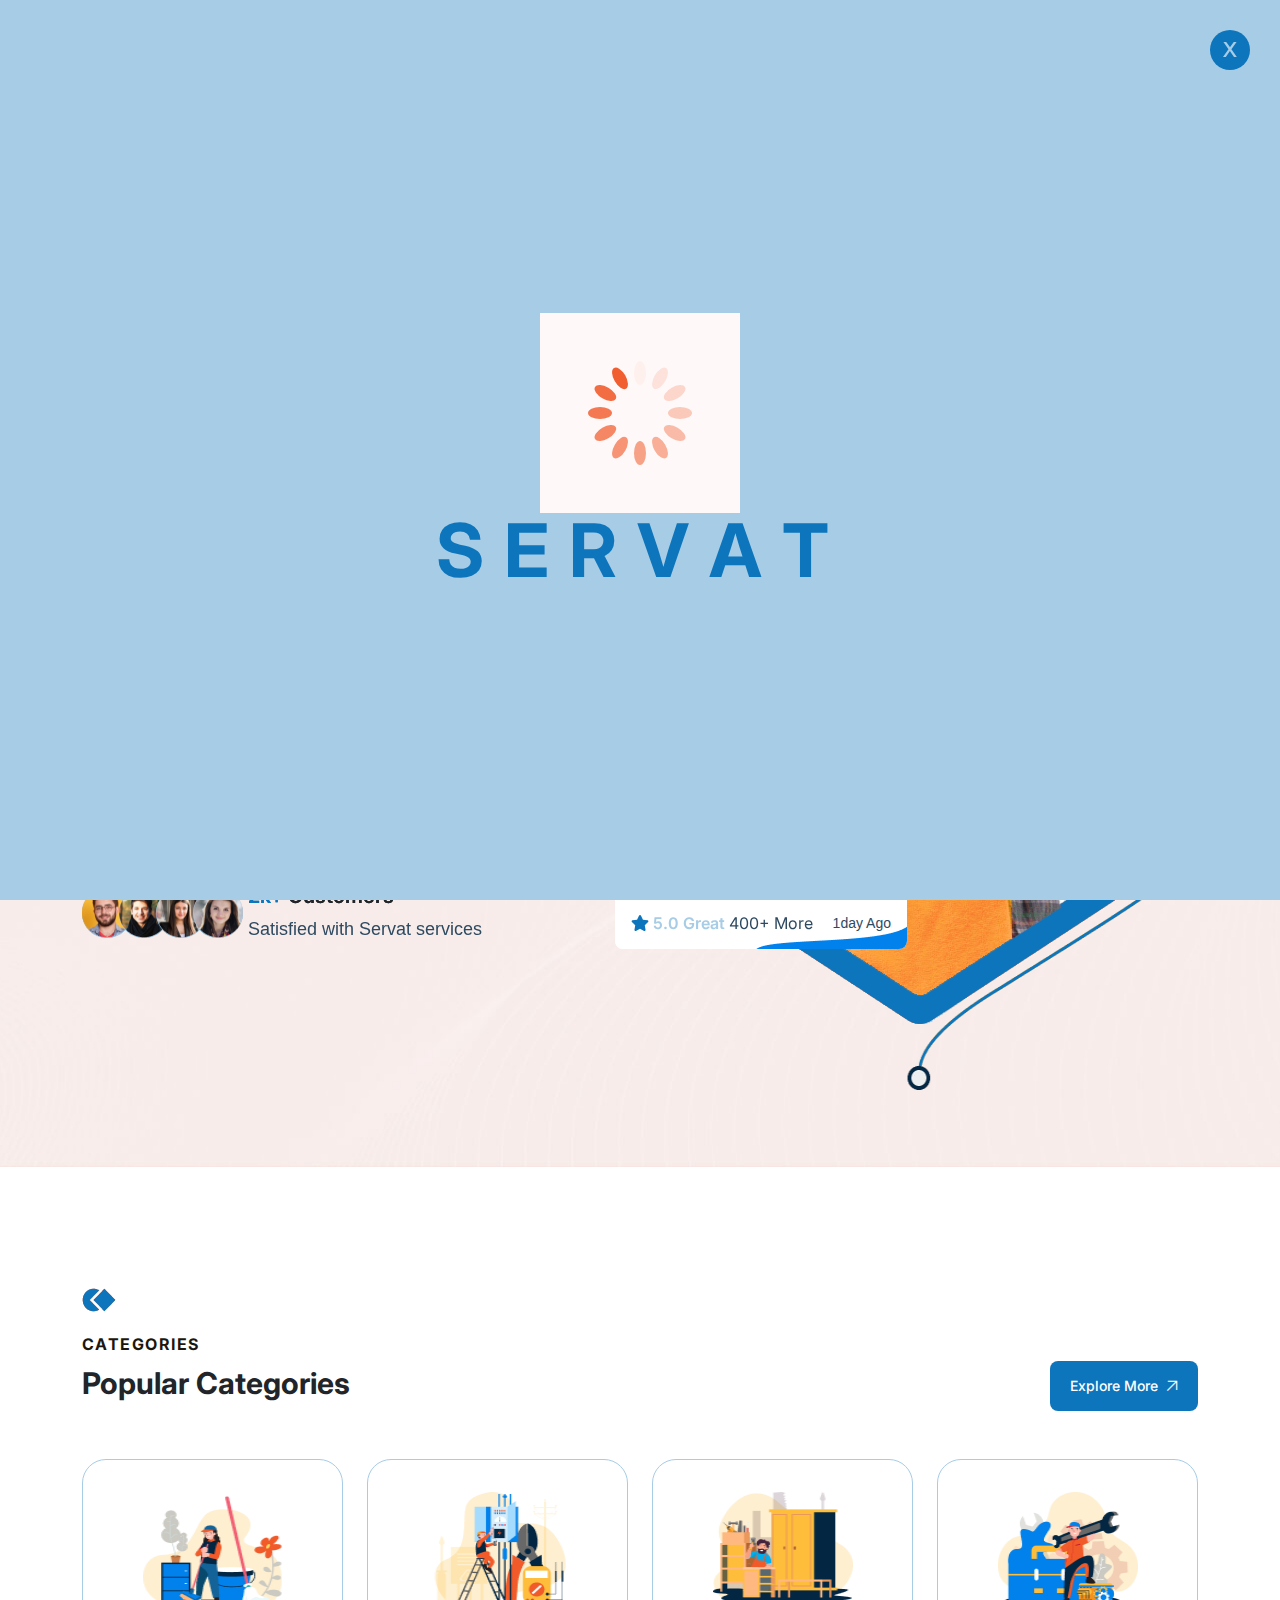
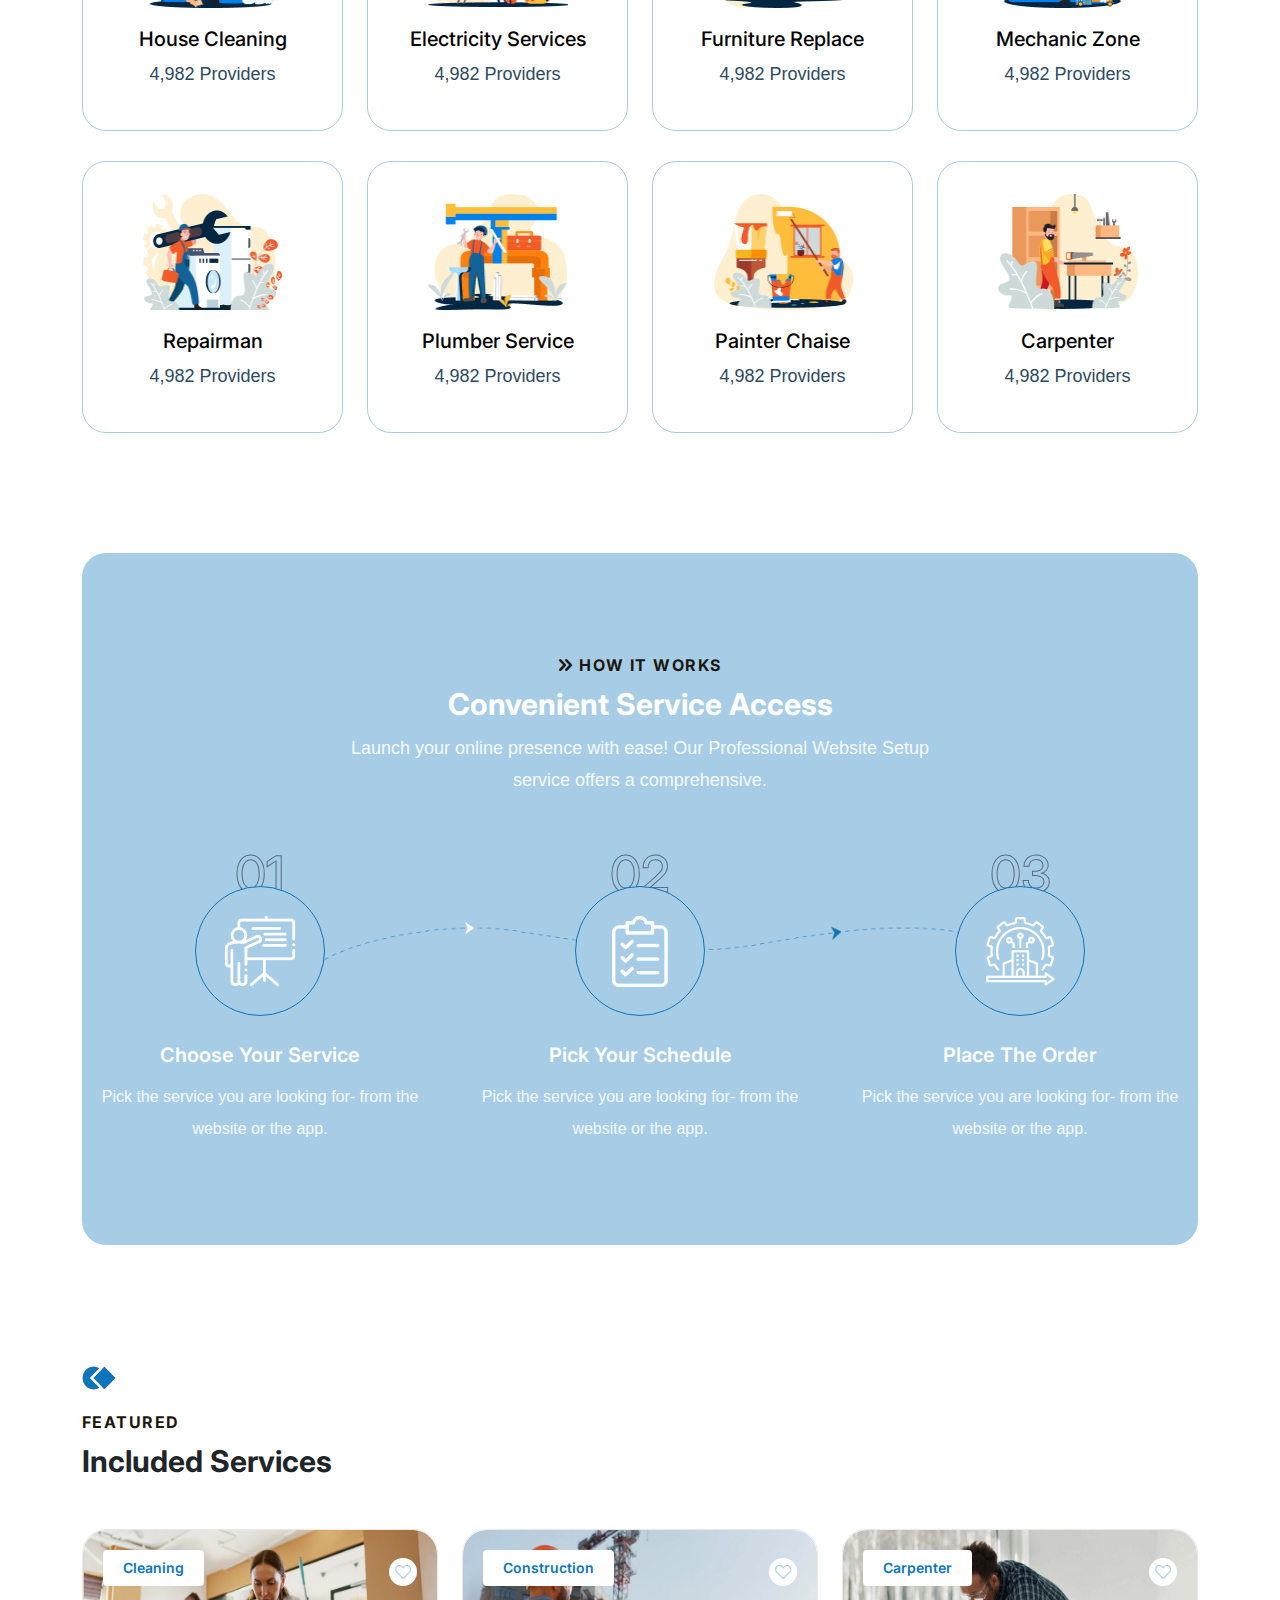
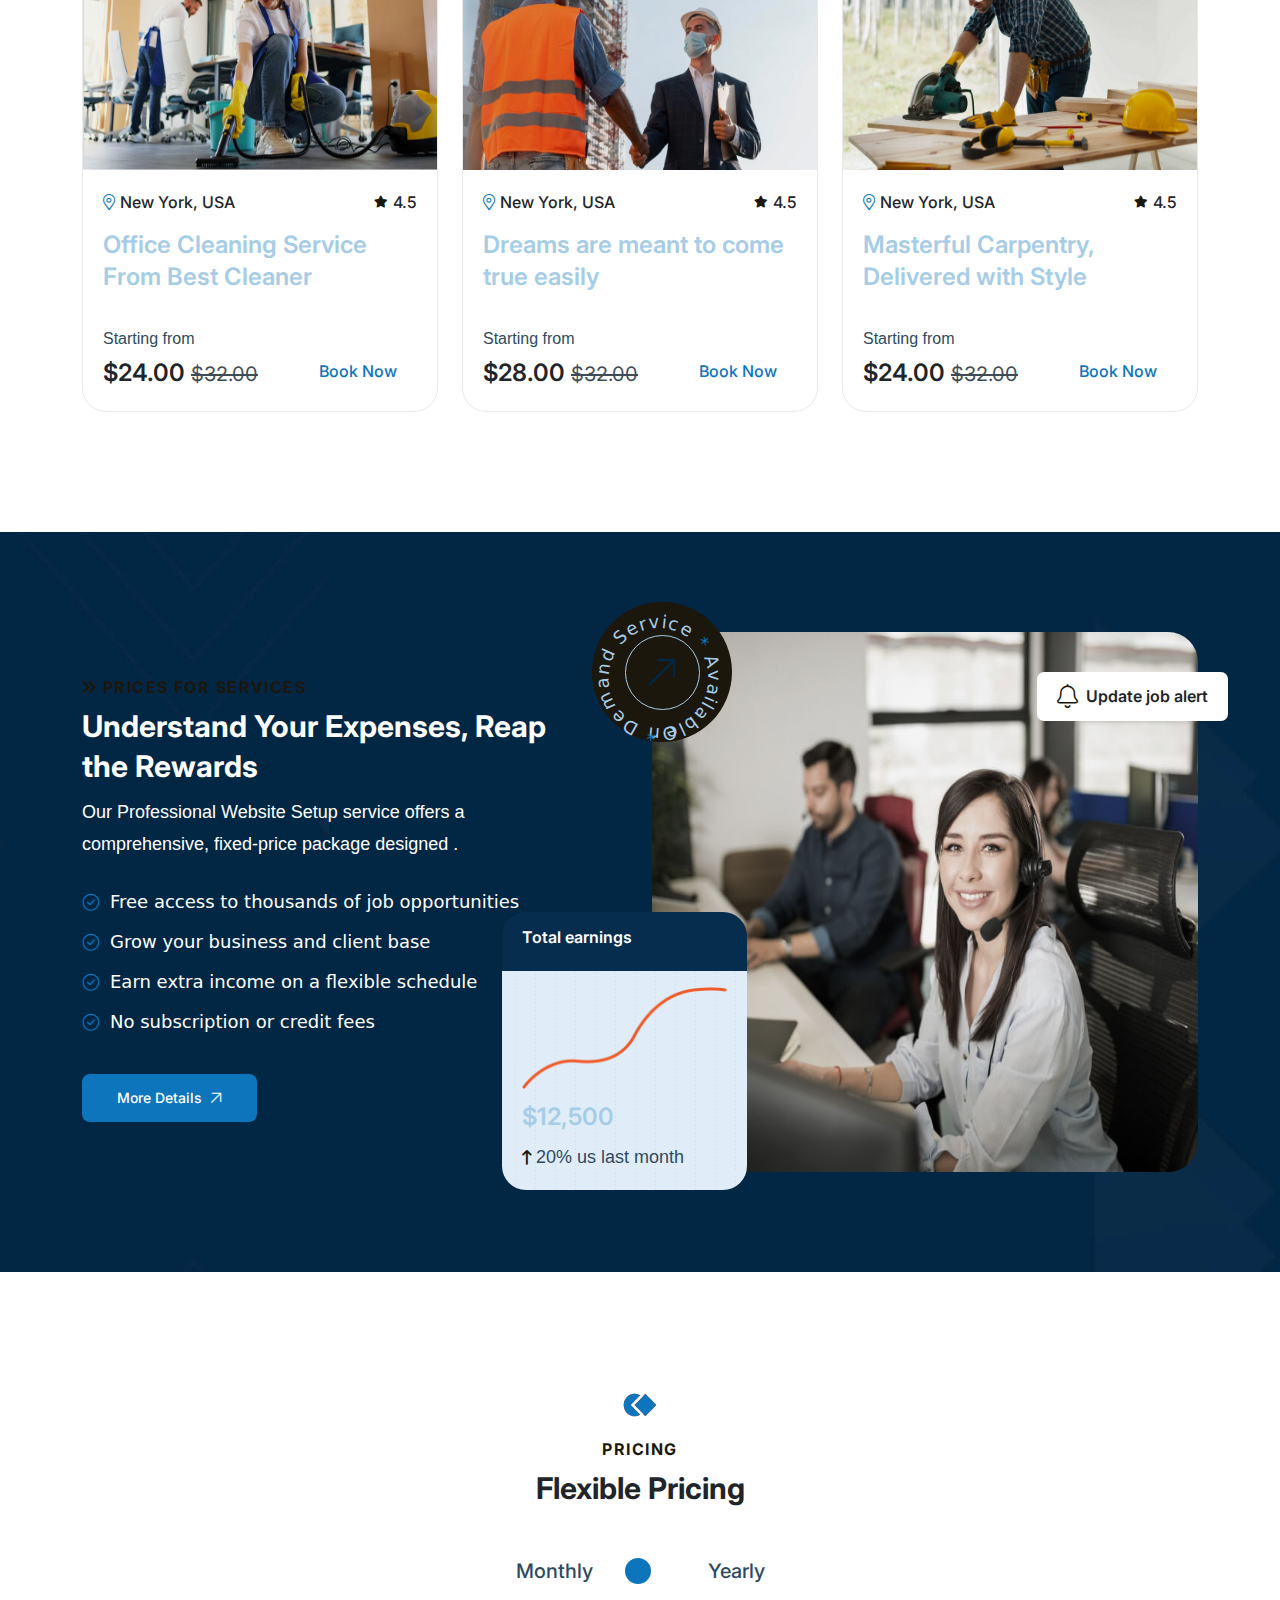
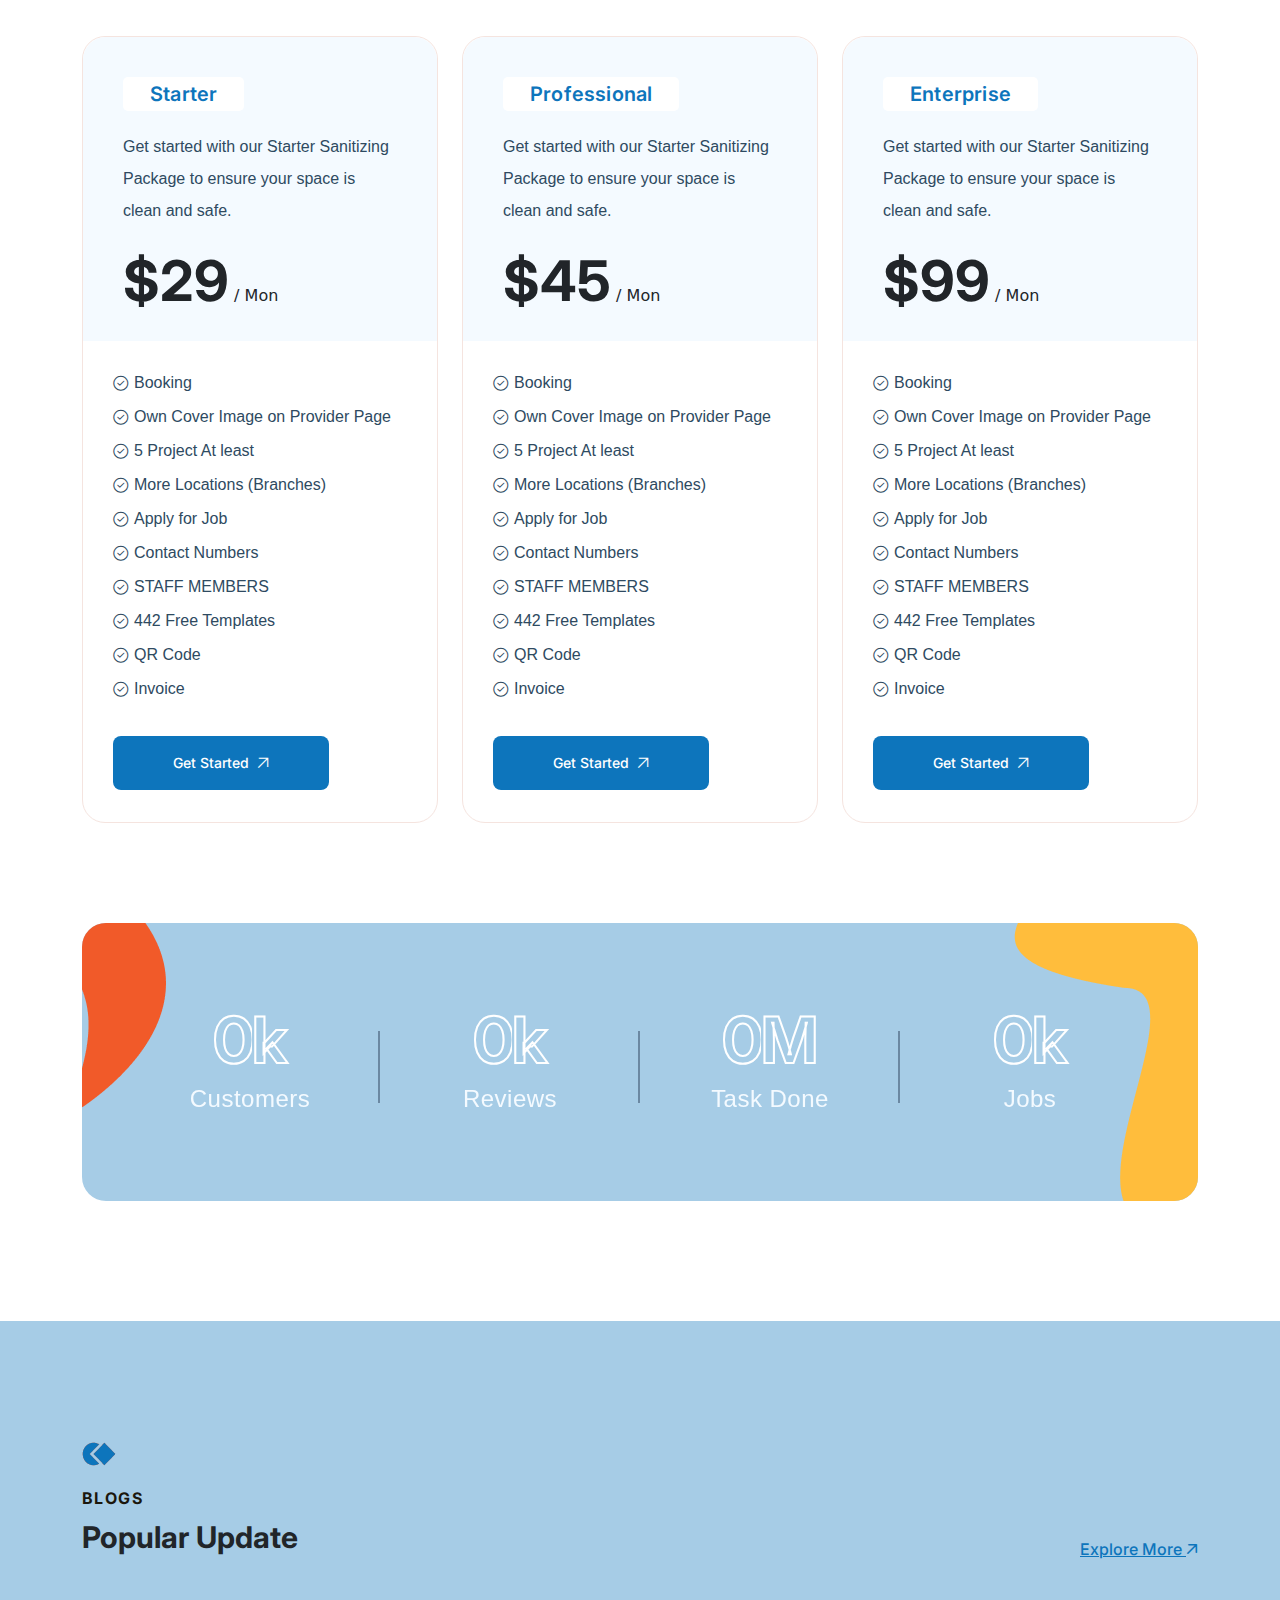
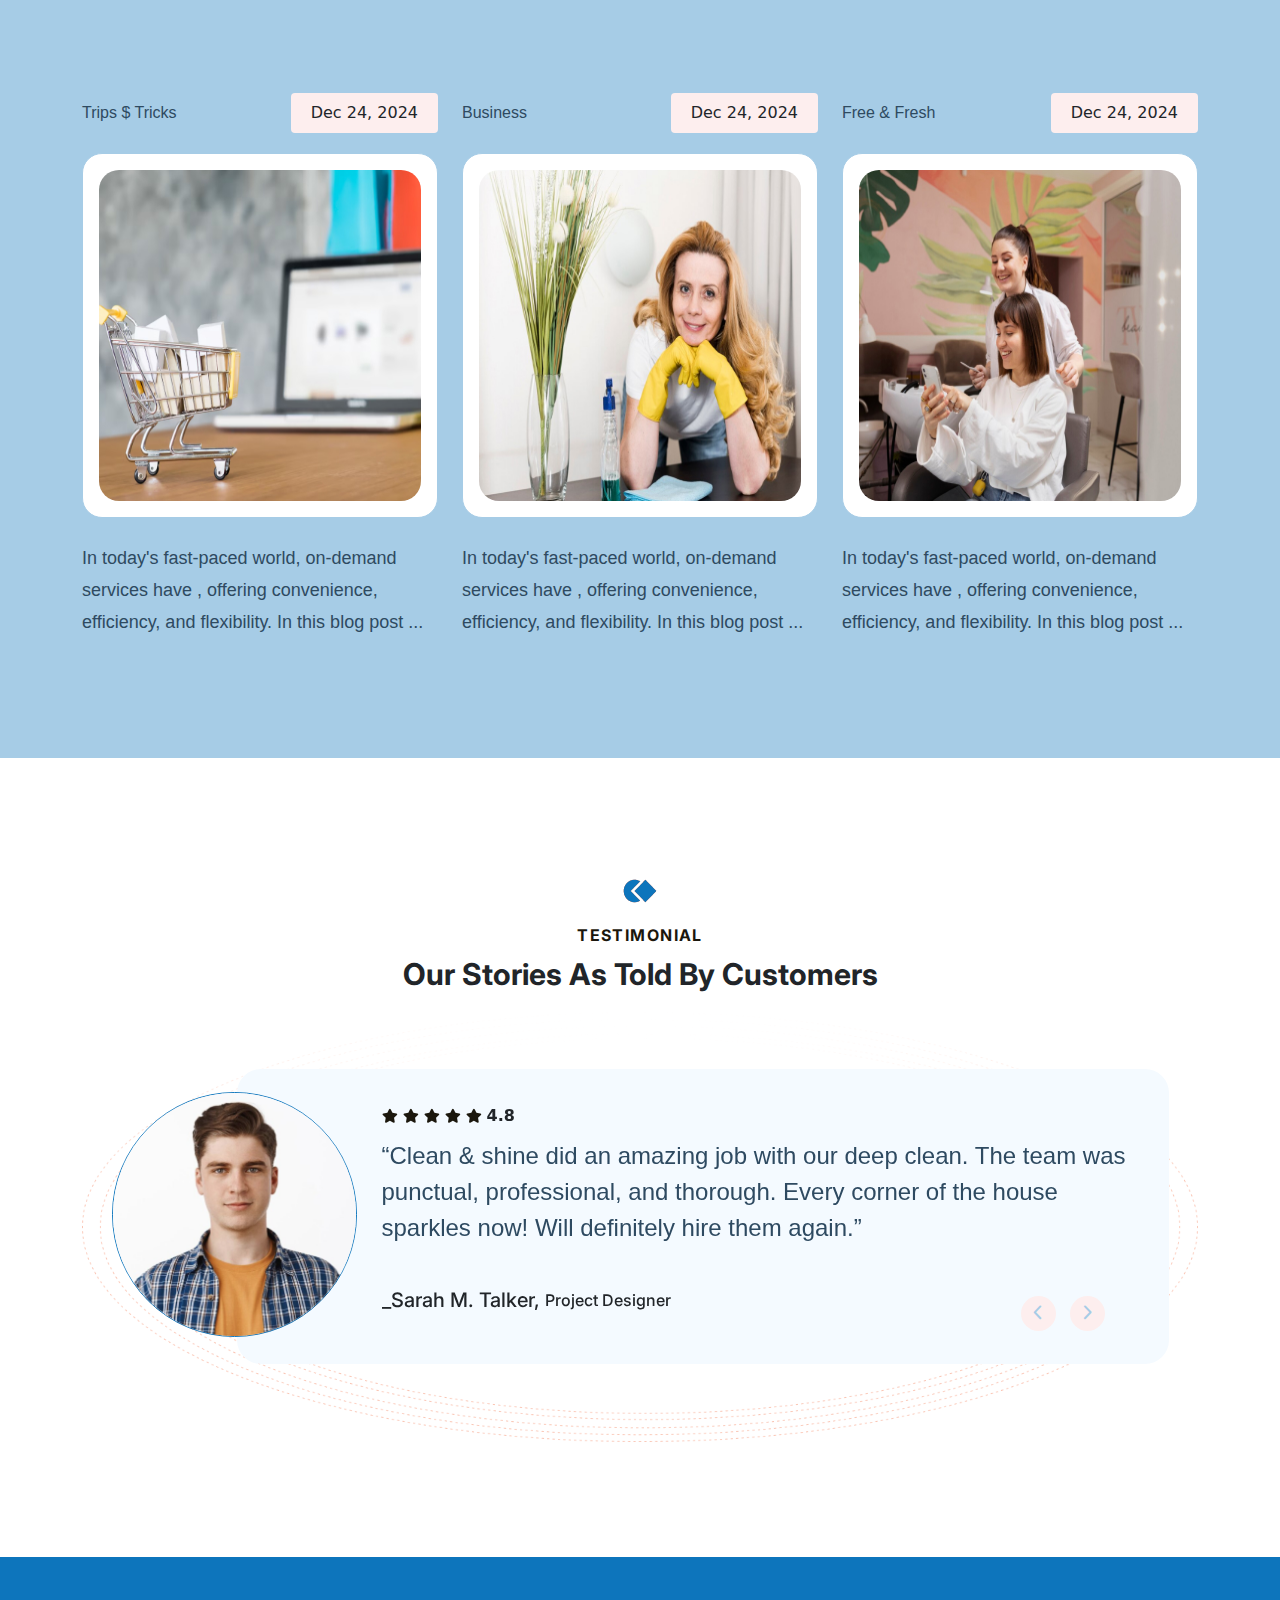
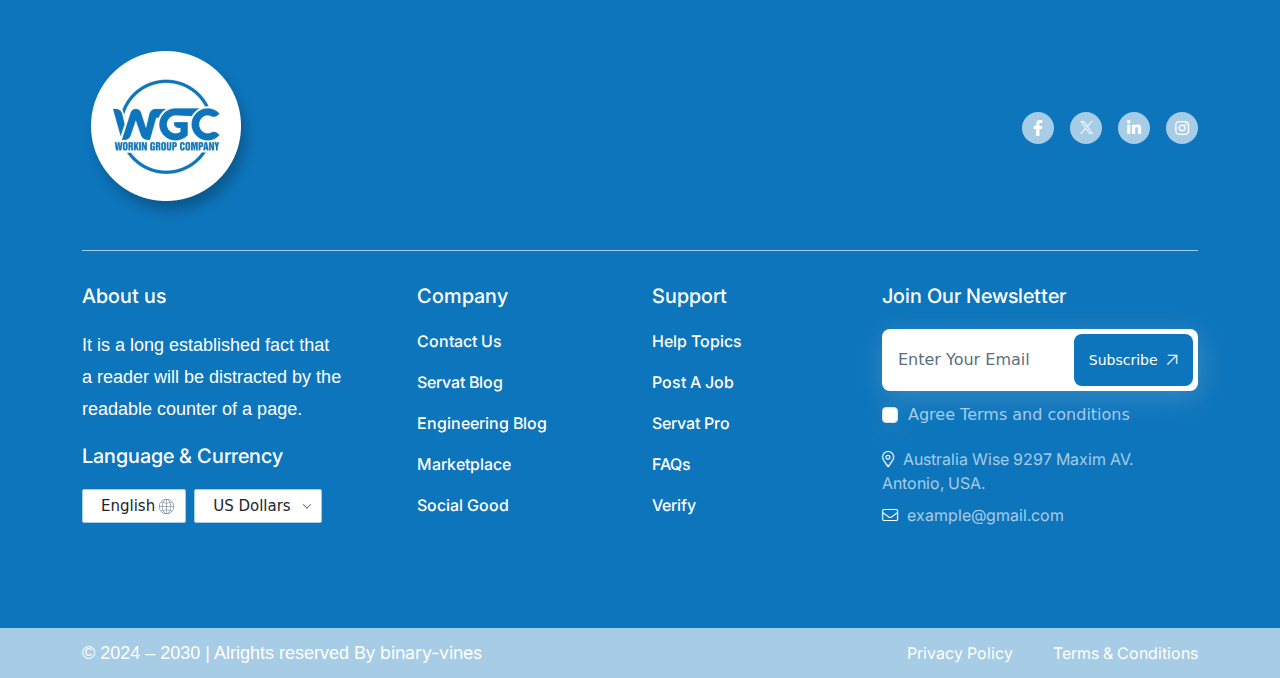
==== index.html @ 7149c262 "First commit" ====
<!DOCTYPE html>
<html lang="en">

<!-- Mirrored from template.binaryvines.com/servat/ by HTTrack Website Copier/3.x [XR&CO'2014], Sat, 05 Oct 2024 06:50:09 GMT -->
<!-- Added by HTTrack --><meta http-equiv="content-type" content="text/html;charset=utf-8" /><!-- /Added by HTTrack -->
<head>
<meta charset="utf-8">
<title>Servat - Responsive HTML Template</title>

<!-- Stylesheets -->
<link href="assets/css/style.css" rel="stylesheet">

<link rel="shortcut icon" href="assets/images/favicon.png" type="image/x-icon">
<link rel="icon" href="assets/images/favicon.png" type="image/x-icon">

<meta http-equiv="X-UA-Compatible" content="IE=edge">
<meta name="viewport" content="width=device-width, initial-scale=1.0">

</head>

<body>

    <div class="page-wrapper">

        <!-- preloader -->
        <div class="loader-wrap">
            <div class="preloader">
                <div class="preloader-close">x</div>
                <div id="handle-preloader" class="handle-preloader">
                    <div class="animation-preloader">
                        <div class="loader-image">
                            <img src="assets/images/loader.gif" alt="loader">
                        </div>
                        <div class="txt-loading">
                            <span data-text-preloader="s" class="letters-loading">
                            s
                            </span>
                            <span data-text-preloader="e" class="letters-loading">
                            e
                            </span>
                            <span data-text-preloader="r" class="letters-loading">
                            r
                            </span>
                            <span data-text-preloader="v" class="letters-loading">
                            v
                            </span>
                            <span data-text-preloader="a" class="letters-loading">
                            a
                             </span>
                            <span data-text-preloader="t" class="letters-loading">
                            t
                            </span>
                        </div>
                    </div>  
                </div>
            </div>
        </div>
        <!-- preloader end --> 

        <!-- header -->
        <header class="main-header header-style-one">

            <!-- Header Lower -->
            <div class="header-lower">
                <div class="container">
                    <div class="inner-container d-flex align-items-center justify-content-between">        
                        <div class="header-left-column">
                            <div class="logo-box">
                                <div class="logo"><a href="index-2.html"><img src="assets/images/logo.png" alt="logo"></a></div>
                            </div>
                        </div>
                        <div class="header-center-column">
                            <div class="nav-outer">
                                <div class="mobile-nav-toggler"><img src="assets/images/icons/icon-bar.png" alt="icon"></div>
                                <nav class="main-menu navbar-expand-md navbar-light">
                                    <div class="collapse navbar-collapse show clearfix" id="navbarSupportedContent">
                                        <ul class="navigation">
                                            <li class="dropdown"><a href="javascript:void(0);" class="active">Home</a>
                                                <ul>
                                                    <li><a href="index-2.html" class="active">Home 01</a></li>
                                                    <li><a href="index-3.html">Home 02</a></li>
                                                    <li><a href="index-4.html">Home 03</a></li>
                                                    <li><a href="index-5.html">Home 04</a></li>
                                                </ul>
                                            </li>
                                            <li><a href="about.html">About Us</a></li>   
                                            <li class="dropdown"><a href="javascript:void(0);">Service</a>
                                                <ul>
                                                    <li><a href="service.html">Service</a></li>
                                                    <li><a href="service-details.html">Service Details</a></li>
                                                </ul>
                                            </li>
                                            <li class="dropdown"><a href="javascript:void(0);">Workers</a>
                                                <ul>
                                                    <li><a href="workers.html">Workers</a></li>
                                                    <li><a href="workers-profile.html">Workers Profile</a></li>
                                                    <li><a href="error.html">404</a></li>
                                                </ul>
                                            </li>       
                                                                                                          
                                            <li class="dropdown"><a href="javascript:void(0);">Blog</a>
                                                <ul>
                                                    <li><a href="blog.html">Blog</a></li>
                                                    <li><a href="blog-details.html">Blog Details</a></li>
                                                </ul>
                                            </li>
                                            <li><a href="contact.html">Contact</a></li>
                                        </ul>
                                    </div>
                                </nav>
                            </div>
                        </div>
                        <div class="header-right-column d-flex  align-items-center">
                            <div class="header-right-contact">
                                <a href="tel:+48615579822"><i class="icon-call-2"></i> +48 615 579 822</a>
                            </div>
                            <div class="header-right-btn-area">
                                <a href="#0" class="btn-1">Sign In</a>                  
                                <a href="#0" class="btn-1">Sign Up</a>                  
                            </div>
                        </div>
                    </div>
                </div>
            </div>
            <!-- Header Lower -->

            <!-- sticky header -->
            <div class="sticky-header">
                <div class="header-upper">
                    <div class="container">
                        <div class="inner-container d-flex align-items-center justify-content-between">
                            <div class="left-column d-flex align-items-center">
                                <div class="logo-box">
                                    <div class="logo"><a href="index-2.html"><img src="assets/images/logo.png" alt="logo"></a></div>
                                </div>
                            </div>

                            <div class="nav-outer gap-5 d-flex align-items-center">
                                <div class="mobile-nav-toggler"><img src="assets/images/icons/icon-bar.png" alt="icon"></div>
                                <nav class="main-menu navbar-expand-md navbar-light"></nav>
                            </div>
                            
                            <div class="header-right-column d-flex align-items-center">
                                <div class="header-right-contact">
                                    <a href="tel:+48615579822"><i class="icon-call-2"></i> +48 615 579 822</a>
                                </div>
                                <div class="header-right-btn-area">
                                    <a href="#0" class="btn-1">Sign In</a>                  
                                    <a href="#0" class="btn-1">Sign Up</a>                  
                                </div>
                            </div>
                        </div>
                    </div>
                </div>
            </div>
            <!-- sticky header -->

            <!-- mobile menu -->
            <div class="mobile-menu">
                <div class="menu-backdrop"></div>
                <div class="close-btn"><span class="fal fa-times"></span></div>
                
                <nav class="menu-box">
                    <div class="nav-logo"><a href="index-2.html"><img src="assets/images/logo.png" alt="logo"></a></div>
                    <div class="menu-outer"><!--Here Menu Will Come Automatically Via Javascript / Same Menu as in Header--></div>
                    <!--Social Links-->
                    <div class="social-links">
                        <ul class="clearfix">
                            <li><a href="#"><span class="fab fa-twitter"></span></a></li>
                            <li><a href="#"><span class="fab fa-facebook-square"></span></a></li>
                            <li><a href="#"><span class="fab fa-pinterest-p"></span></a></li>
                            <li><a href="#"><span class="fab fa-instagram"></span></a></li>
                            <li><a href="#"><span class="fab fa-youtube"></span></a></li>
                        </ul>
                    </div>
                </nav>
            </div>

        </header>
        <!-- header -->


        <!-- banner-section -->
        <section class="banner-section-one banner-section">
            <div class="bg-layer" style="background-image: url(assets/images/banner/banner-1-bg.jpg);"></div>
            <div class="banner-line-shape">
                <img src="assets/images/shape/banner-line-shape.png" alt="shape">
            </div>
            <div class="container">
                <div class="swiper-container banner-slider-1">
                    <div class="swiper-wrapper">
                        
                        <div class="swiper-slide">
                            <div class="row">
                                <div class="col-lg-6">
                                    <div class="banner-content-box">
                                        <div class="banner-content-box-inner">
                                            <h2>Choose Experts to Complete Your <span>Job <img src="assets/images/shape/banner-title-shape.png" alt="shape"></span> Done</h2>
                                            <p>
                                                Explore our marketplace to find top-rated professionals in your area. Compare reviews, check availability, and book services with confidence—all in one place.
                                            </p>
                                            <div class="banner-form">
                                                <div class="banner-location">
                                                    <a href="contact.html"><i class="fa-sharp fa-solid fa-location-dot"></i> New York </a>
                                                </div>
                                                <div class="banner-search">
                                                    <input type="search" placeholder="Find your service here">
                                                    <button type="submit"><i class="fa-light fa-magnifying-glass"></i></button>
                                                </div>
                                            </div>
                                            <div class="customer-box">
                                                <div class="customer-list">
                                                    <ul>
                                                        <li><a href="javascript:void(0);"><img src="assets/images/team/customer-1.png" alt="image"></a></li>
                                                        <li><a href="javascript:void(0);"><img src="assets/images/team/customer-2.png" alt="image"></a></li>
                                                        <li><a href="javascript:void(0);"><img src="assets/images/team/customer-3.png" alt="image"></a></li>
                                                        <li><a href="javascript:void(0);"><img src="assets/images/team/customer-4.png" alt="image"></a></li>
                                                    </ul>
                                                </div>
                                                <div class="customer-content">
                                                    <h6><span>2k+</span> Customers </h6>
                                                    <p>Satisfied with Servat services</p>
                                                </div>
                                            </div>
                                        </div>
                                    </div>
                                </div>
                                <div class="col-lg-6">
                                    <div class="banner-right-conteiner">
                                        <div class="cleaner-image">
                                            <img src="assets/images/resource/cleaner.png" alt="img">
                                        </div>
                                        <div class="banner-right-image">
                                            <img src="assets/images/banner/banner-girl-1.png" alt="girl">  
                                        </div>
                                        <div class="cleaning-review">
                                            <h5>Cleaning Reviews</h5>
                                            <div class="cleaning-review-inner">
                                                <h6><i class="fa-sharp fa-solid fa-star"></i> <span>5.0 Great</span> 400+ More</h6>
                                                <p>1day Ago</p>
                                            </div>
                                            <img src="assets/images/shape/cleaning-shape.png" alt="shape">
                                        </div>
                                    </div>
                                </div>
                            </div>
                        </div>
    
                        <div class="swiper-slide">
                            <div class="row">
                                <div class="col-lg-6">
                                    <div class="banner-content-box">
                                        <div class="banner-content-box-inner">
                                            <h2>Choose Experts to Complete Your <span>Job <img src="assets/images/shape/banner-title-shape.png" alt="shape"></span> Done</h2>
                                            <p>
                                                Explore our marketplace to find top-rated professionals in your area. Compare reviews, check availability, and book services with confidence—all in one place.
                                            </p>
                                            <div class="banner-form">
                                                <div class="banner-location">
                                                    <a href="contact.html"><i class="fa-sharp fa-solid fa-location-dot"></i> New York </a>
                                                </div>
                                                <div class="banner-search">
                                                    <input type="search" placeholder="Find your service here">
                                                    <button type="submit"><i class="fa-light fa-magnifying-glass"></i></button>
                                                </div>
                                            </div>
                                            <div class="customer-box">
                                                <div class="customer-list">
                                                    <ul>
                                                        <li><a href="javascript:void(0);"><img src="assets/images/team/customer-1.png" alt="image"></a></li>
                                                        <li><a href="javascript:void(0);"><img src="assets/images/team/customer-2.png" alt="image"></a></li>
                                                        <li><a href="javascript:void(0);"><img src="assets/images/team/customer-3.png" alt="image"></a></li>
                                                        <li><a href="javascript:void(0);"><img src="assets/images/team/customer-4.png" alt="image"></a></li>
                                                    </ul>
                                                </div>
                                                <div class="customer-content">
                                                    <h6><span>2k+</span> Customers </h6>
                                                    <p>Satisfied with Servat services</p>
                                                </div>
                                            </div>
                                        </div>
                                    </div>
                                </div>
                                <div class="col-lg-6">
                                    <div class="banner-right-conteiner">
                                        <div class="cleaner-image">
                                            <img src="assets/images/resource/cleaner.png" alt="img">
                                        </div>
                                        <div class="banner-right-image">
                                            <img src="assets/images/banner/banner-girl-1.png" alt="girl">  
                                        </div>
                                        <div class="cleaning-review">
                                            <h5>Cleaning Reviews</h5>
                                            <div class="cleaning-review-inner">
                                                <h6><i class="fa-sharp fa-solid fa-star"></i> <span>5.0 Great</span> 400+ More</h6>
                                                <p>1day Ago</p>
                                            </div>
                                            <img src="assets/images/shape/cleaning-shape.png" alt="shape">
                                        </div>
                                    </div>
                                </div>
                            </div>
                        </div>

                    </div>
                </div>
            </div>
        </section>
        <!-- banner-section -->


        <!-- Categories -->
        <section class="categories">
            <div class="container">
                <div class="common-title-container">
                    <div class="common-title mb-0">
                        <img src="assets/images/shape/title-shape-1.png" alt="shape">
                        <h6>CATEGORIES</h6>
                        <h3>Popular Categories</h3>
                    </div>
                    <a href="service.html" class="btn-1">Explore More <i class="icon-arrow-1"></i></a>
                </div>
                <div class="row">
                    <div class="col-lg-3 col-md-6">
                        <div class="categories-single">
                            <div class="categories-single-image">
                                <img src="assets/images/resource/categori-1.png" alt="image">
                            </div>
                            <div class="categories-single-title">
                                <a href="service.html">House Cleaning </a>
                                <p>4,982 Providers</p>
                            </div>
                        </div>
                    </div>
                    <div class="col-lg-3 col-md-6">
                        <div class="categories-single">
                            <div class="categories-single-image">
                                <img src="assets/images/resource/categori-2.png" alt="image">
                            </div>
                            <div class="categories-single-title">
                                <a href="service.html">Electricity Services </a>
                                <p>4,982 Providers</p>
                            </div>
                        </div>
                    </div>
                    <div class="col-lg-3 col-md-6">
                        <div class="categories-single">
                            <div class="categories-single-image">
                                <img src="assets/images/resource/categori-3.png" alt="image">
                            </div>
                            <div class="categories-single-title">
                                <a href="service.html">Furniture Replace </a>
                                <p>4,982 Providers</p>
                            </div>
                        </div>
                    </div>
                    <div class="col-lg-3 col-md-6">
                        <div class="categories-single">
                            <div class="categories-single-image">
                                <img src="assets/images/resource/categori-4.png" alt="image">
                            </div>
                            <div class="categories-single-title">
                                <a href="service.html">Mechanic Zone</a>
                                <p>4,982 Providers</p>
                            </div>
                        </div>
                    </div>
                    <div class="col-lg-3 col-md-6">
                        <div class="categories-single">
                            <div class="categories-single-image">
                                <img src="assets/images/resource/categori-5.png" alt="image">
                            </div>
                            <div class="categories-single-title">
                                <a href="service.html">Repairman </a>
                                <p>4,982 Providers</p>
                            </div>
                        </div>
                    </div>
                    <div class="col-lg-3 col-md-6">
                        <div class="categories-single">
                            <div class="categories-single-image">
                                <img src="assets/images/resource/categori-6.png" alt="image">
                            </div>
                            <div class="categories-single-title">
                                <a href="service.html">Plumber Service</a>
                                <p>4,982 Providers</p>
                            </div>
                        </div>
                    </div>
                    <div class="col-lg-3 col-md-6">
                        <div class="categories-single">
                            <div class="categories-single-image">
                                <img src="assets/images/resource/categori-7.png" alt="image">
                            </div>
                            <div class="categories-single-title">
                                <a href="service.html">Painter Chaise</a>
                                <p>4,982 Providers</p>
                            </div>
                        </div>
                    </div>
                    <div class="col-lg-3 col-md-6">
                        <div class="categories-single">
                            <div class="categories-single-image">
                                <img src="assets/images/resource/categori-8.png" alt="image">
                            </div>
                            <div class="categories-single-title">
                                <a href="service.html">Carpenter</a>
                                <p>4,982 Providers</p>
                            </div>
                        </div>
                    </div>
                </div>
            </div>
        </section>
        <!-- Categories -->


        <!-- services -->
        <section class="services">
            <div class="container">
                <div class="services-container">
                    <div class="common-title text-center">
                        <h6><i class="fa-solid fa-angles-right"></i> HOW IT WORKS</h6>
                        <h3>Convenient Service Access</h3>
                        <p>Launch your online presence with ease! Our Professional Website Setup service offers a comprehensive.</p>
                    </div>
                    <div class="services-one-wrapper">
                        <div class="services-one-wrapper-shape">
                            <img src="assets/images/shape/arrow-line.png" alt="shape">
                        </div>
                        <div class="row">
                            <div class="col-lg-4 col-md-6">
                                <div class="service-single">
                                    <div class="service-number">
                                        <h3>01</h3>
                                    </div>
                                    <div class="service-icon">
                                        <img src="assets/images/icons/service-01.png" alt="icon">
                                    </div>
                                    <div class="service-single-title">
                                        <a href="service-details.html">Choose Your Service</a>
                                        <p>Pick the service you are looking for- from the website or the app.</p>
                                    </div>
                                </div>
                            </div>
                            <div class="col-lg-4 col-md-6">
                                <div class="service-single">
                                    <div class="service-number">
                                        <h3>02</h3>
                                    </div>
                                    <div class="service-icon">
                                        <img src="assets/images/icons/service-02.png" alt="icon">
                                    </div>
                                    <div class="service-single-title">
                                        <a href="service-details.html">Pick Your Schedule</a>
                                        <p>Pick the service you are looking for- from the website or the app.</p>
                                    </div>
                                </div>
                            </div>
                            <div class="col-lg-4 col-md-6">
                                <div class="service-single">
                                    <div class="service-number">
                                        <h3>03</h3>
                                    </div>
                                    <div class="service-icon">
                                        <img src="assets/images/icons/service-03.png" alt="icon">
                                    </div>
                                    <div class="service-single-title">
                                        <a href="service-details.html">Place The Order</a>
                                        <p>Pick the service you are looking for- from the website or the app.</p>
                                    </div>
                                </div>
                            </div>
                        </div>
                    </div>
                </div>
            </div>
        </section>
        <!-- services -->

        <!-- featured -->
        <section class="featured">
            <div class="container">
                <div class="common-title">
                    <img src="assets/images/shape/title-shape-1.png" alt="shape">
                    <h6>FEATURED</h6>
                    <h3>Included Services</h3>
                </div>
                <div class="row">
                    <div class="col-lg-4 col-md-6">
                        <div class="featured-single">
                            <div class="featured-single-image">
                                <img src="assets/images/resource/featured-1.jpg" alt="image">
                            </div>
                            <div class="featured-single-wishlist">
                                <h6>Cleaning</h6>
                                <a href="workers-profile.html"><i class="fa-light fa-heart"></i></a>
                            </div>
                            <div class="featured-single-content">
                                <h6><span><i class="fa-light fa-location-dot"></i> New York, USA</span><span><i class="fa-sharp fa-solid fa-star"></i>4.5</span></h6>
                                <a href="workers-profile.html">Office Cleaning Service From Best Cleaner </a>
                                <div class="featured-single-info">
                                    <div class="featured-single-info-left">
                                        <p>Starting from</p>
                                        <h5>$24.00 <span>$32.00</span></h5>
                                    </div>
                                    <a href="contact.html">Book Now</a>
                                </div>
                            </div>
                        </div>
                    </div>
                    <div class="col-lg-4 col-md-6">
                        <div class="featured-single">
                            <div class="featured-single-image">
                                <img src="assets/images/resource/featured-2.jpg" alt="image">
                            </div>
                            <div class="featured-single-wishlist">
                                <h6>Construction</h6>
                                <a href="workers-profile.html"><i class="fa-light fa-heart"></i></a>
                            </div>
                            <div class="featured-single-content">
                                <h6><span><i class="fa-light fa-location-dot"></i> New York, USA</span><span><i class="fa-sharp fa-solid fa-star"></i>4.5</span></h6>
                                <a href="workers-profile.html">Dreams are meant to come true easily </a>
                                <div class="featured-single-info">
                                    <div class="featured-single-info-left">
                                        <p>Starting from</p>
                                        <h5>$28.00 <span>$32.00</span></h5>
                                    </div>
                                    <a href="contact.html">Book Now</a>
                                </div>
                            </div>
                        </div>
                    </div>
                    <div class="col-lg-4 col-md-6">
                        <div class="featured-single">
                            <div class="featured-single-image">
                                <img src="assets/images/resource/featured-3.jpg" alt="image">
                            </div>
                            <div class="featured-single-wishlist">
                                <h6>Carpenter</h6>
                                <a href="workers-profile.html"><i class="fa-light fa-heart"></i></a>
                            </div>
                            <div class="featured-single-content">
                                <h6><span><i class="fa-light fa-location-dot"></i> New York, USA</span><span><i class="fa-sharp fa-solid fa-star"></i>4.5</span></h6>
                                <a href="workers-profile.html">Masterful Carpentry, Delivered with Style</a>
                                <div class="featured-single-info">
                                    <div class="featured-single-info-left">
                                        <p>Starting from</p>
                                        <h5>$24.00 <span>$32.00</span></h5>
                                    </div>
                                    <a href="contact.html">Book Now</a>
                                </div>
                            </div>
                        </div>
                    </div>
                </div>
            </div>
        </section>
        <!-- featured -->

        <!-- Rewards -->
        <section class="rewards">
            <div class="bg-layer" style="background: url('assets/images/background/rewards-bg.jpg');"></div>
            <div class="container">
                <div class="row">
                    <div class="col-lg-6">
                        <div class="rewards-left-container">
                            <div class="rewards-left-container-inner">
                                <div class="common-title mb_30">
                                    <h6><i class="fa-solid fa-angles-right"></i> PRICES FOR SERVICES</h6>
                                    <h3>Understand Your Expenses, Reap the Rewards</h3>
                                    <p>Our Professional Website Setup service offers a comprehensive, fixed-price package designed .</p>
                                </div>
                                <div class="rewards-left-list">
                                    <ul>
                                        <li><i class="fa-sharp fa-light fa-circle-check"></i> Free access to thousands of job opportunities</li>
                                        <li><i class="fa-sharp fa-light fa-circle-check"></i> Grow your business and client base</li>
                                        <li><i class="fa-sharp fa-light fa-circle-check"></i> Earn extra income on a flexible schedule</li>
                                        <li><i class="fa-sharp fa-light fa-circle-check"></i> No subscription or credit fees</li>
                                    </ul>
                                </div>
                                <div class="reward-btn">
                                    <a href="service-details.html" class="btn-1">More Details <i class="icon-arrow-1"></i></a>
                                </div>
                            </div>
                        </div>
                    </div>
                    <div class="col-lg-6">
                        <div class="rewards-righter-container">
                            <div class="rewards-righter-image">
                                <img src="assets/images/resource/reward.jpg" alt="image">
                            </div>
                            <div class="rewards-alert">
                                <h6><i class="fa-light fa-bell"></i> Update job alert</h6>
                            </div>
                            <div class="rewards-round-text">
                                <div class="round-box-content">
                                    <span class="curved-circle"> On Demand Service <span class="astaric">*</span> Available <span class="astaric">* </span></span>
                                    <div class="round-box-icon">
                                        <a href="about.html"><img src="assets/images/icons/arrow-black.png" alt="icon"></a>
                                    </div>
                                </div>
                            </div>
                            <div class="earning-chart">
                                <div class="earning-chart-header">
                                    <h6>Total earnings</h6>
                                </div>
                                <div class="earning-chart-body">
                                    <div class="earning-chart-image">
                                        <img src="assets/images/shape/chart-line.png" alt="image">
                                    </div>
                                    <div class="earning-chart-content">
                                        <h5>$12,500</h5>
                                        <p><i class="fa-solid fa-arrow-up-long"></i> 20% us last month</p>
                                    </div>
                                </div>
                            </div>
                        </div>
                    </div>
                </div>
            </div>
        </section>
        <!-- Rewards -->

        <!-- Pricing -->
        <section class="pricing">
            <div class="container">
                <div class="common-title text-center">
                    <img src="assets/images/shape/title-shape-1.png" alt="shape">
                    <h6>PRICING</h6>
                    <h3>Flexible Pricing </h3>
                </div>
                <div class="tabs-box">
                    <div class="tab-btn-box mb_50">
                        <ul class="tab-btns tab-buttons switcher_tab_btns">
                            <li class="tab-btn active-btn" data-tab="#tab-1">Monthly</li>
                            <li class="tab-btn" data-tab="#tab-2">Yearly</li>
                        </ul>
                    </div>
                    <div class="tabs-content">
                        <div class="tab active-tab" id="tab-1">
                            <div class="row clearfix">
                                <div class="col-lg-4 col-md-6 col-sm-12 pricing-block">
                                    <div class="pricing-block-one active">
                                        <div class="pricing-table">
                                            <div class="table-header">                                            
                                                <h6>Starter</h6>
                                                <p>Get started with our Starter Sanitizing Package to ensure your space is clean and safe. </p>
                                                <h2>$29</h2>
                                                <sub>/ Mon</sub>
                                            </div>
                                            <div class="table-body">
                                                <ul class="pricing-list">
                                                    <li><i class="fa-sharp fa-light fa-circle-check"></i> Booking</li>
                                                    <li><i class="fa-sharp fa-light fa-circle-check"></i> Own Cover Image on Provider Page</li>
                                                    <li><i class="fa-sharp fa-light fa-circle-check"></i> 5 Project At least</li>
                                                    <li><i class="fa-sharp fa-light fa-circle-check"></i> More Locations (Branches)</li>
                                                    <li><i class="fa-sharp fa-light fa-circle-check"></i> Apply for Job</li>
                                                    <li><i class="fa-sharp fa-light fa-circle-check"></i> Contact Numbers</li>
                                                    <li><i class="fa-sharp fa-light fa-circle-check"></i> STAFF MEMBERS</li>
                                                    <li><i class="fa-sharp fa-light fa-circle-check"></i> 442 Free Templates</li>
                                                    <li><i class="fa-sharp fa-light fa-circle-check"></i> QR Code</li>
                                                    <li><i class="fa-sharp fa-light fa-circle-check"></i> Invoice</li>
                                                </ul>
                                                <a href="contact.html" class="btn-1">Get Started <i class="icon-arrow-1"></i></a>                                           
                                             </div>
                                        </div>
                                    </div>
                                </div>
                                <div class="col-lg-4 col-md-6 col-sm-12 pricing-block">
                                    <div class="pricing-block-one active">
                                        <div class="pricing-table">
                                            <div class="table-header">                                            
                                                <h6>Professional</h6>
                                                <p>Get started with our Starter Sanitizing Package to ensure your space is clean and safe. </p>
                                                <h2>$45</h2>
                                                <sub>/ Mon</sub>
                                            </div>
                                            <div class="table-body">
                                                <ul class="pricing-list">
                                                    <li><i class="fa-sharp fa-light fa-circle-check"></i> Booking</li>
                                                    <li><i class="fa-sharp fa-light fa-circle-check"></i> Own Cover Image on Provider Page</li>
                                                    <li><i class="fa-sharp fa-light fa-circle-check"></i> 5 Project At least</li>
                                                    <li><i class="fa-sharp fa-light fa-circle-check"></i> More Locations (Branches)</li>
                                                    <li><i class="fa-sharp fa-light fa-circle-check"></i> Apply for Job</li>
                                                    <li><i class="fa-sharp fa-light fa-circle-check"></i> Contact Numbers</li>
                                                    <li><i class="fa-sharp fa-light fa-circle-check"></i> STAFF MEMBERS</li>
                                                    <li><i class="fa-sharp fa-light fa-circle-check"></i> 442 Free Templates</li>
                                                    <li><i class="fa-sharp fa-light fa-circle-check"></i> QR Code</li>
                                                    <li><i class="fa-sharp fa-light fa-circle-check"></i> Invoice</li>
                                                </ul>
                                                <a href="contact.html" class="btn-1">Get Started <i class="icon-arrow-1"></i></a>                                           
                                             </div>
                                        </div>
                                    </div>
                                </div>
                                <div class="col-lg-4 col-md-6 col-sm-12 pricing-block">
                                    <div class="pricing-block-one active">
                                        <div class="pricing-table">
                                            <div class="table-header">                                            
                                                <h6>Enterprise</h6>
                                                <p>Get started with our Starter Sanitizing Package to ensure your space is clean and safe. </p>
                                                <h2>$99</h2>
                                                <sub>/ Mon</sub>
                                            </div>
                                            <div class="table-body">
                                                <ul class="pricing-list">
                                                    <li><i class="fa-sharp fa-light fa-circle-check"></i> Booking</li>
                                                    <li><i class="fa-sharp fa-light fa-circle-check"></i> Own Cover Image on Provider Page</li>
                                                    <li><i class="fa-sharp fa-light fa-circle-check"></i> 5 Project At least</li>
                                                    <li><i class="fa-sharp fa-light fa-circle-check"></i> More Locations (Branches)</li>
                                                    <li><i class="fa-sharp fa-light fa-circle-check"></i> Apply for Job</li>
                                                    <li><i class="fa-sharp fa-light fa-circle-check"></i> Contact Numbers</li>
                                                    <li><i class="fa-sharp fa-light fa-circle-check"></i> STAFF MEMBERS</li>
                                                    <li><i class="fa-sharp fa-light fa-circle-check"></i> 442 Free Templates</li>
                                                    <li><i class="fa-sharp fa-light fa-circle-check"></i> QR Code</li>
                                                    <li><i class="fa-sharp fa-light fa-circle-check"></i> Invoice</li>
                                                </ul>
                                                <a href="contact.html" class="btn-1">Get Started <i class="icon-arrow-1"></i></a>                                           
                                             </div>
                                        </div>
                                    </div>
                                </div>
                            </div>
                        </div>

                        <div class="tab" id="tab-2">
                            <div class="row clearfix">
                                <div class="col-lg-4 col-md-6 col-sm-12 pricing-block">
                                    <div class="pricing-block-one active">
                                        <div class="pricing-block-one active">
                                            <div class="pricing-table">
                                                <div class="table-header">                                            
                                                    <h6>Starter</h6>
                                                    <p>Get started with our Starter Sanitizing Package to ensure your space is clean and safe. </p>
                                                    <h2>$120</h2>
                                                    <sub>/ year</sub>
                                                    <h5 class="yearly">Yearly</h5>
                                                </div>
                                                <div class="table-body">
                                                    <ul class="pricing-list">
                                                        <li><i class="fa-sharp fa-light fa-circle-check"></i> Booking</li>
                                                        <li><i class="fa-sharp fa-light fa-circle-check"></i> Own Cover Image on Provider Page</li>
                                                        <li><i class="fa-sharp fa-light fa-circle-check"></i> 5 Project At least</li>
                                                        <li><i class="fa-sharp fa-light fa-circle-check"></i> More Locations (Branches)</li>
                                                        <li><i class="fa-sharp fa-light fa-circle-check"></i> Apply for Job</li>
                                                        <li><i class="fa-sharp fa-light fa-circle-check"></i> Contact Numbers</li>
                                                        <li><i class="fa-sharp fa-light fa-circle-check"></i> STAFF MEMBERS</li>
                                                        <li><i class="fa-sharp fa-light fa-circle-check"></i> 442 Free Templates</li>
                                                        <li><i class="fa-sharp fa-light fa-circle-check"></i> QR Code</li>
                                                        <li><i class="fa-sharp fa-light fa-circle-check"></i> Invoice</li>
                                                    </ul>
                                                    <a href="contact.html" class="btn-1">Get Started <i class="icon-arrow-1"></i></a>                                           
                                                 </div>
                                            </div>
                                        </div>
                                    </div>
                                </div>
                                <div class="col-lg-4 col-md-6 col-sm-12 pricing-block">
                                    <div class="pricing-block-one active">
                                        <div class="pricing-table">
                                            <div class="table-header">                                            
                                                <h6>Professional</h6>
                                                <p>Get started with our Starter Sanitizing Package to ensure your space is clean and safe. </p>
                                                <h2>$160</h2>
                                                <sub>/ Year</sub>
                                                <h5 class="yearly">Yearly</h5>
                                            </div>
                                            <div class="table-body">
                                                <ul class="pricing-list">
                                                    <li><i class="fa-sharp fa-light fa-circle-check"></i> Booking</li>
                                                    <li><i class="fa-sharp fa-light fa-circle-check"></i> Own Cover Image on Provider Page</li>
                                                    <li><i class="fa-sharp fa-light fa-circle-check"></i> 5 Project At least</li>
                                                    <li><i class="fa-sharp fa-light fa-circle-check"></i> More Locations (Branches)</li>
                                                    <li><i class="fa-sharp fa-light fa-circle-check"></i> Apply for Job</li>
                                                    <li><i class="fa-sharp fa-light fa-circle-check"></i> Contact Numbers</li>
                                                    <li><i class="fa-sharp fa-light fa-circle-check"></i> STAFF MEMBERS</li>
                                                    <li><i class="fa-sharp fa-light fa-circle-check"></i> 442 Free Templates</li>
                                                    <li><i class="fa-sharp fa-light fa-circle-check"></i> QR Code</li>
                                                    <li><i class="fa-sharp fa-light fa-circle-check"></i> Invoice</li>
                                                </ul>
                                                <a href="contact.html" class="btn-1">Get Started <i class="icon-arrow-1"></i></a>                                           
                                             </div>
                                        </div>
                                    </div>
                                </div>
                                <div class="col-lg-4 col-md-6 col-sm-12 pricing-block">
                                    <div class="pricing-block-one active">
                                        <div class="pricing-table">
                                            <div class="table-header">                                            
                                                <h6>Enterprise</h6>
                                                <p>Get started with our Starter Sanitizing Package to ensure your space is clean and safe. </p>
                                                <h2>$200</h2>
                                                <sub>/ Year</sub>
                                                <h5 class="yearly">Yearly</h5>
                                            </div>
                                            <div class="table-body">
                                                <ul class="pricing-list">
                                                    <li><i class="fa-sharp fa-light fa-circle-check"></i> Booking</li>
                                                    <li><i class="fa-sharp fa-light fa-circle-check"></i> Own Cover Image on Provider Page</li>
                                                    <li><i class="fa-sharp fa-light fa-circle-check"></i> 5 Project At least</li>
                                                    <li><i class="fa-sharp fa-light fa-circle-check"></i> More Locations (Branches)</li>
                                                    <li><i class="fa-sharp fa-light fa-circle-check"></i> Apply for Job</li>
                                                    <li><i class="fa-sharp fa-light fa-circle-check"></i> Contact Numbers</li>
                                                    <li><i class="fa-sharp fa-light fa-circle-check"></i> STAFF MEMBERS</li>
                                                    <li><i class="fa-sharp fa-light fa-circle-check"></i> 442 Free Templates</li>
                                                    <li><i class="fa-sharp fa-light fa-circle-check"></i> QR Code</li>
                                                    <li><i class="fa-sharp fa-light fa-circle-check"></i> Invoice</li>
                                                </ul>
                                                <a href="contact.html" class="btn-1">Get Started <i class="icon-arrow-1"></i></a>                                           
                                             </div>
                                        </div>
                                    </div>
                                </div>
                            </div>
                        </div>
                    </div>
                </div>
            </div>
        </section>
        <!-- pricing -->

        <!-- counter -->
        <section class="counter">
            <div class="container">
                <div class="counter-container">
                    <div class="counter-shape-1"><img src="assets/images/shape/counter-1.png" alt="shape"></div>
                    <div class="counter-shape-2"><img src="assets/images/shape/counter-2.png" alt="shape"></div>
                    <div class="row">
                        <div class="col-lg-3 col-md-6">
                            <div class="counter-single">
                                <div class="counter-single-inner">
                                    <div class="odometer-box">
                                        <h2 class="odometer" data-count="52">00</h2>
                                        <h2 class="odometer-text">k</h2>
                                    </div>
                                    <h5>Customers</h5>
                                </div>
                            </div>
                        </div>
                        <div class="col-lg-3 col-md-6">
                            <div class="counter-single">
                                <div class="counter-single-inner">
                                    <div class="odometer-box">
                                        <h2 class="odometer" data-count="42">00</h2>
                                        <h2 class="odometer-text">k</h2>
                                    </div>
                                    <h5>Reviews</h5>
                                </div>
                            </div>
                        </div>
                        <div class="col-lg-3 col-md-6">
                            <div class="counter-single">
                                <div class="counter-single-inner">
                                    <div class="odometer-box">
                                        <h2 class="odometer" data-count="2">00</h2>
                                        <h2 class="odometer-text">M</h2>
                                    </div>
                                    <h5>Task Done</h5>
                                </div>
                            </div>
                        </div>
                        <div class="col-lg-3 col-md-6">
                            <div class="counter-single">
                                <div class="counter-single-inner">
                                    <div class="odometer-box">
                                        <h2 class="odometer" data-count="3">00</h2>
                                        <h2 class="odometer-text">k</h2>
                                    </div>
                                    <h5>Jobs</h5>
                                </div>
                            </div>
                        </div>
                    </div>
                </div>
            </div>
        </section>
        <!-- counter -->

        <!-- blog -->
        <section class="blog">
            <div class="container">
                <div class="common-title-container">
                    <div class="common-title mb-0">
                        <img src="assets/images/shape/title-shape-1.png" alt="shape">
                        <h6>BLOGS</h6>
                        <h3>Popular Update</h3>
                    </div>
                    <a href="blog.html" class="underline-link">Explore More <i class="fa-solid fa-arrow-up-right"></i></a>
                </div>
                <div class="row">
                    <div class="col-lg-4 col-md-6">
                        <div class="blog-single">
                            <div class="blog-single-title">
                                <a href="blog-details.html">Insight from the On-Demand Marketplace</a>
                            </div>
                            <div class="blog-single-info">
                                <p>Trips $ Tricks</p>
                                <span> Dec 24, 2024</span>
                            </div>
                            <div class="blog-single-image">
                                <img src="assets/images/blog/blog-01.jpg" alt="blog">
                            </div>
                            <div class="blog-single-content">
                                <p>In today's fast-paced world, on-demand services have , offering convenience, efficiency, and flexibility. In this blog post ...</p>
                            </div>
                        </div>
                    </div>
                    <div class="col-lg-4 col-md-6">
                        <div class="blog-single">
                            <div class="blog-single-title">
                                <a href="blog-details.html">Clean Beyond Expectations, Only with Servat.</a>
                            </div>
                            <div class="blog-single-info">
                                <p>Business</p>
                                <span> Dec 24, 2024</span>
                            </div>
                            <div class="blog-single-image">
                                <img src="assets/images/blog/blog-02.jpg" alt="blog">
                            </div>
                            <div class="blog-single-content">
                                <p>In today's fast-paced world, on-demand services have , offering convenience, efficiency, and flexibility. In this blog post ...</p>
                            </div>
                        </div>
                    </div>
                    <div class="col-lg-4 col-md-6">
                        <div class="blog-single">
                            <div class="blog-single-title">
                                <a href="blog-details.html">Get Face Glowing Service At Low Price.</a>
                            </div>
                            <div class="blog-single-info">
                                <p>Free & Fresh</p>
                                <span> Dec 24, 2024</span>
                            </div>
                            <div class="blog-single-image">
                                <img src="assets/images/blog/blog-03.jpg" alt="blog">
                            </div>
                            <div class="blog-single-content">
                                <p>In today's fast-paced world, on-demand services have , offering convenience, efficiency, and flexibility. In this blog post ...</p>
                            </div>
                        </div>
                    </div>
                </div>
            </div>
        </section>
        <!-- blog -->

        <!-- testimonial -->
        <section class="testimonial">
            <div class="container">
                <div class="testimonial-container">
                    <div class="testimonial-bg-shape">
                        <img src="assets/images/shape/testimonial-bg-shape.png" alt="shape">
                    </div>
                    <div class="common-title text-center">
                        <img src="assets/images/shape/title-shape-1.png" alt="shape">
                        <h6>TESTIMONIAL</h6>
                        <h3>Our Stories As Told By Customers</h3>
                    </div>

                    <div class="testimonial-carousel">
                        <div class="swiper-container">
                            <div class="swiper single-item-carousel">
                                <div class="swiper-wrapper">
            
                                    <div class="swiper-slide testimonial-slider-item">
                                        <div class="testimonial-slider-single">
                                            <div class="testimonial-slider-image">
                                                <img src="assets/images/team/testimonial-01.png" alt="image">
                                            </div>
                                            <div class="testimonial-slider-content">
                                                <div class="rating">
                                                    <ul>
                                                        <li><i class="fa-sharp fa-solid fa-star"></i></li>
                                                        <li><i class="fa-sharp fa-solid fa-star"></i></li>
                                                        <li><i class="fa-sharp fa-solid fa-star"></i></li>
                                                        <li><i class="fa-sharp fa-solid fa-star"></i></li>
                                                        <li><i class="fa-sharp fa-solid fa-star"></i></li>
                                                        <li>4.8</li>
                                                    </ul>
                                                </div>
                                                <div class="testimonial-comments">
                                                    <p>
                                                        “Clean & shine did an amazing job with our deep clean. The team was punctual, professional, and thorough. Every corner of the house sparkles now! Will definitely hire them again.”
                                                    </p>
                                                </div>
                                                <div class="testimonial-info-box">
                                                    <div class="testimonial-info">
                                                        <h5>_Sarah M. Talker,</h5>
                                                        <h6>Project Designer</h6>
                                                    </div>
                                                </div>
                                            </div>
                                        </div>
                                    </div>
                                    
                                </div>
                            </div>
                        </div>
                        <div class="swiper-button-next"><i class="fa-regular fa-angle-right"></i></div>
                        <div class="swiper-button-prev"><i class="fa-sharp fa-regular fa-angle-left"></i></div>
                    </div>
                </div>
            </div>
        </section>
        <!-- testimonial -->

        <!-- footer -->
        <footer id="footer" class="main-footer footer-one">
            <div class="container">
                <div class="footer-top">
                    <div class="footer-top-logo">
                        <img src="assets/images/logo.png" alt="logo">
                    </div>
                    <div class="social-media">
                        <ul>
                            <li><a href="#0"><i class="fa-brands fa-facebook-f"></i></a></li>
                            <li><a href="#0"><i class="icon-twiter"></i></a></li>
                            <li><a href="#0"><i class="fa-brands fa-linkedin-in"></i></a></li>
                            <li><a href="#0"><i class="fa-brands fa-instagram"></i></a></li>
                        </ul>
                    </div>
                </div>
                <div class="footer-widget-container">
                    <div class="row">  
                        <div class="col-xl-3 col-lg-4 col-md-6">
                            <div class="footer-widget about-widget">
                                <div class="about-widget-inner">
                                    <h6 class="footer-widget-title">About us</h6>
                                    <p>
                                        It is a long established fact that a reader will be distracted by the readable counter of a page.
                                    </p>
                                    <h6 class="footer-widget-title">Language & Currency</h6>
                                    <div class="footer-language-box">
                                        <div class="language">
                                            <select class="mr_selectpicker nice-select" name="make">
                                                <option value="*">English</option>
                                                <option value=".category-1">español</option>
                                                <option value=".category-3">French</option>
                                                <option value=".category-4">中文</option>
                                                <option value=".category-5">한국어</option>
                                                <option value=".category-6">বাংলা</option>
                                                <option value=".category-7">عربي</option>
                                            </select>
                                        </div>
                                        <div class="currency">
                                            <select class="selectpicker nice-select" name="make">
                                                <option value="*">US Dollars</option>
                                                <option value=".category-1">EURO</option>
                                                <option value=".category-2">USD</option>
                                                <option value=".category-2">TK</option>
                                            </select>
                                        </div>
                                    </div>
                                </div>
                            </div>
                        </div>
                        <div class="col-xl-3  col-lg-4  col-md-4">
                            <div class="footer-widget company-widget">
                                <div class="company-widget-inner">
                                    <h6 class="footer-widget-title">Company</h6>
                                    <ul class="footer-widget-list">
                                        <li><a href="contact.html">Contact Us</a></li>
                                        <li><a href="blog.html">Servat Blog</a></li>
                                        <li><a href="blog.html">Engineering Blog</a></li>
                                        <li><a href="workers.html">Marketplace</a></li>
                                        <li><a href="workers.html">Social Good</a></li>
                                    </ul>
                                </div>
                            </div>
                        </div>
                        <div class="col-xl-2 col-lg-4  col-md-2">
                            <div class="footer-widget support-widget">
                                <div class="support-widget-inner">
                                    <h6 class="footer-widget-title">Support</h6>
                                    <ul class="footer-widget-list">
                                        <li><a href="contact.html">Help Topics</a></li>
                                        <li><a href="blog-details.html">Post A Job </a></li>
                                        <li><a href="contact.html">Servat Pro</a></li>
                                        <li><a href="#0">FAQs</a></li>
                                        <li><a href="contact.html">Verify</a></li>
                                    </ul>
                                </div>
                            </div>
                        </div>
                        <div class="col-xl-4 col-lg-6 col-md-8">
                            <div class="footer-widget newsletter-widget">
                                <div class="newsletter-widget-inner">
                                    <h6 class="footer-widget-title">Join Our Newsletter</h6>
                                    <div class="footer-newsletter-info">
                                        <div class="footer-newsletter-form">
                                            <input type="email" name="email" placeholder="Enter Your Email">
                                            <button type="submit" class="btn-1">Subscribe <i class="icon-arrow-1"></i></button>
                                            <div class="checkbox-input">
                                                <input type="checkbox" class="form-check-input">
                                                <label>Agree Terms and conditions</label>
                                            </div>
                                        </div>
                                        <div class="footer-contact-info">
                                            <a href="#0"><i class="fa-light fa-location-dot"></i> Australia Wise 9297 Maxim AV. Antonio, USA.</a>
                                            <a href="mailto:example@gmail.com"><i class="fa-light fa-envelope"></i> example@gmail.com</a>
                                        </div>
                                    </div>
                                </div>
                            </div>
                        </div>
                    </div>
                </div>
            </div>
            <div class="footer-copyright">
                <div class="container">
                    <div class="footer-copyright-content">
                        <p> &copy; 2024 – 2030 | Alrights reserved By <a href="#0">binary-vines</a></p>
                        <div class="footer-terms">
                            <a href="#0">Privacy Policy </a>
                            <a href="#0">Terms & Conditions</a>
                        </div>
                    </div>
                </div>
            </div>
        </footer>
        <!-- footer -->
        
    </div>


    <!--Scroll to top-->
	<div class="scroll-to-top">
		<div>
			<div class="scroll-top-inner">
				<div class="scroll-bar">
					<div class="bar-inner"></div>
				</div>
				<div class="scroll-bar-text">Go To Top</div>
			</div>
		</div>
	</div>
	<!-- Scroll to top end -->



    <script src="assets/js/jquery.min.js"></script>
    <script src="assets/js/bootstrap.min.js"></script>
    <script src="assets/js/select2.min.js"></script>
    <script src="assets/js/jquery.nice-select.min.js"></script>
    <script src="assets/js/appear.js"></script>
    <script src="assets/js/wow.js"></script>
    <script src="assets/js/TweenMax.min.js"></script>
    <script src="assets/js/odometer.min.js"></script>
    <script src="assets/js/swiper.min.js"></script>
    <script src="assets/js/parallax-scroll.js"></script>
    <script src="assets/js/jarallax.min.js"></script>
    <script src="assets/js/jquery.paroller.min.js"></script>
    <script src="assets/js/jquery.magnific-popup.min.js"></script>
    <script src="assets/js/isotope.js"></script>
    <script src="assets/js/flatpickr-min.js"></script>
    <script src="assets/js/socialSharing.js"></script>
    <script src="assets/js/script.js"></script>

</body>

<!-- Mirrored from template.binaryvines.com/servat/ by HTTrack Website Copier/3.x [XR&CO'2014], Sat, 05 Oct 2024 06:50:25 GMT -->
</html>
---- assets/css/style.css ----
/* ----------------------------------------------------------
TABLE OF CONTENT         
-------------------------------------------------------------
* 1. imported styles 
* 2. preloader styles 
* 3. header styles
* 4. banner styles 
* 5. footer styles 
* 6. categories styles 
* 7. services styles 
* 8. featured styles
* 9. reward styles 
* 10. pricing styles 
* 11. counter styles 
* 12. blog styles 
* 13. testimonial styles 
* 14. app styles 
* 15. search bar styles  
* 16. choose styles  
* 17. contact styles   
-------------------------------------------------------------
TABLE OF CONTENT         
------------------------------------------------------------ */


/* module css */
@import url('module-css/01-header.css');
@import url('module-css/02-mobile-menu.css');
@import url('module-css/03-banner.css');
@import url('module-css/04-footer.css');
@import url('module-css/05-categories.css');
@import url('module-css/06-services.css');
@import url('module-css/07-featured.css');
@import url('module-css/08-rewards.css');
@import url('module-css/09-pricing.css');
@import url('module-css/10-counter.css');
@import url('module-css/11-blog.css');
@import url('module-css/12-testimonial.css');
@import url('module-css/13-app.css');
@import url('module-css/14-search-bar.css');
@import url('module-css/15-choose.css');
@import url('module-css/16-contact.css');


/* css plugings */
@import url('01-global.css');
@import url('bootstrap.css');
@import url('color.css');
@import url('responsive.css');
@import url('all.min.css');
@import url('animate.css');
@import url('search-popup.css');
@import url('flatpickr-min.css');
@import url('icomoon.css');
@import url('swiper.min.css');
@import url('elpath.css');
@import url('select2.min.css');
@import url('nice-select.css');
@import url('odometer-theme-default.css');
@import url('magnific-popup.css');
@import url('nouislider.min.css');
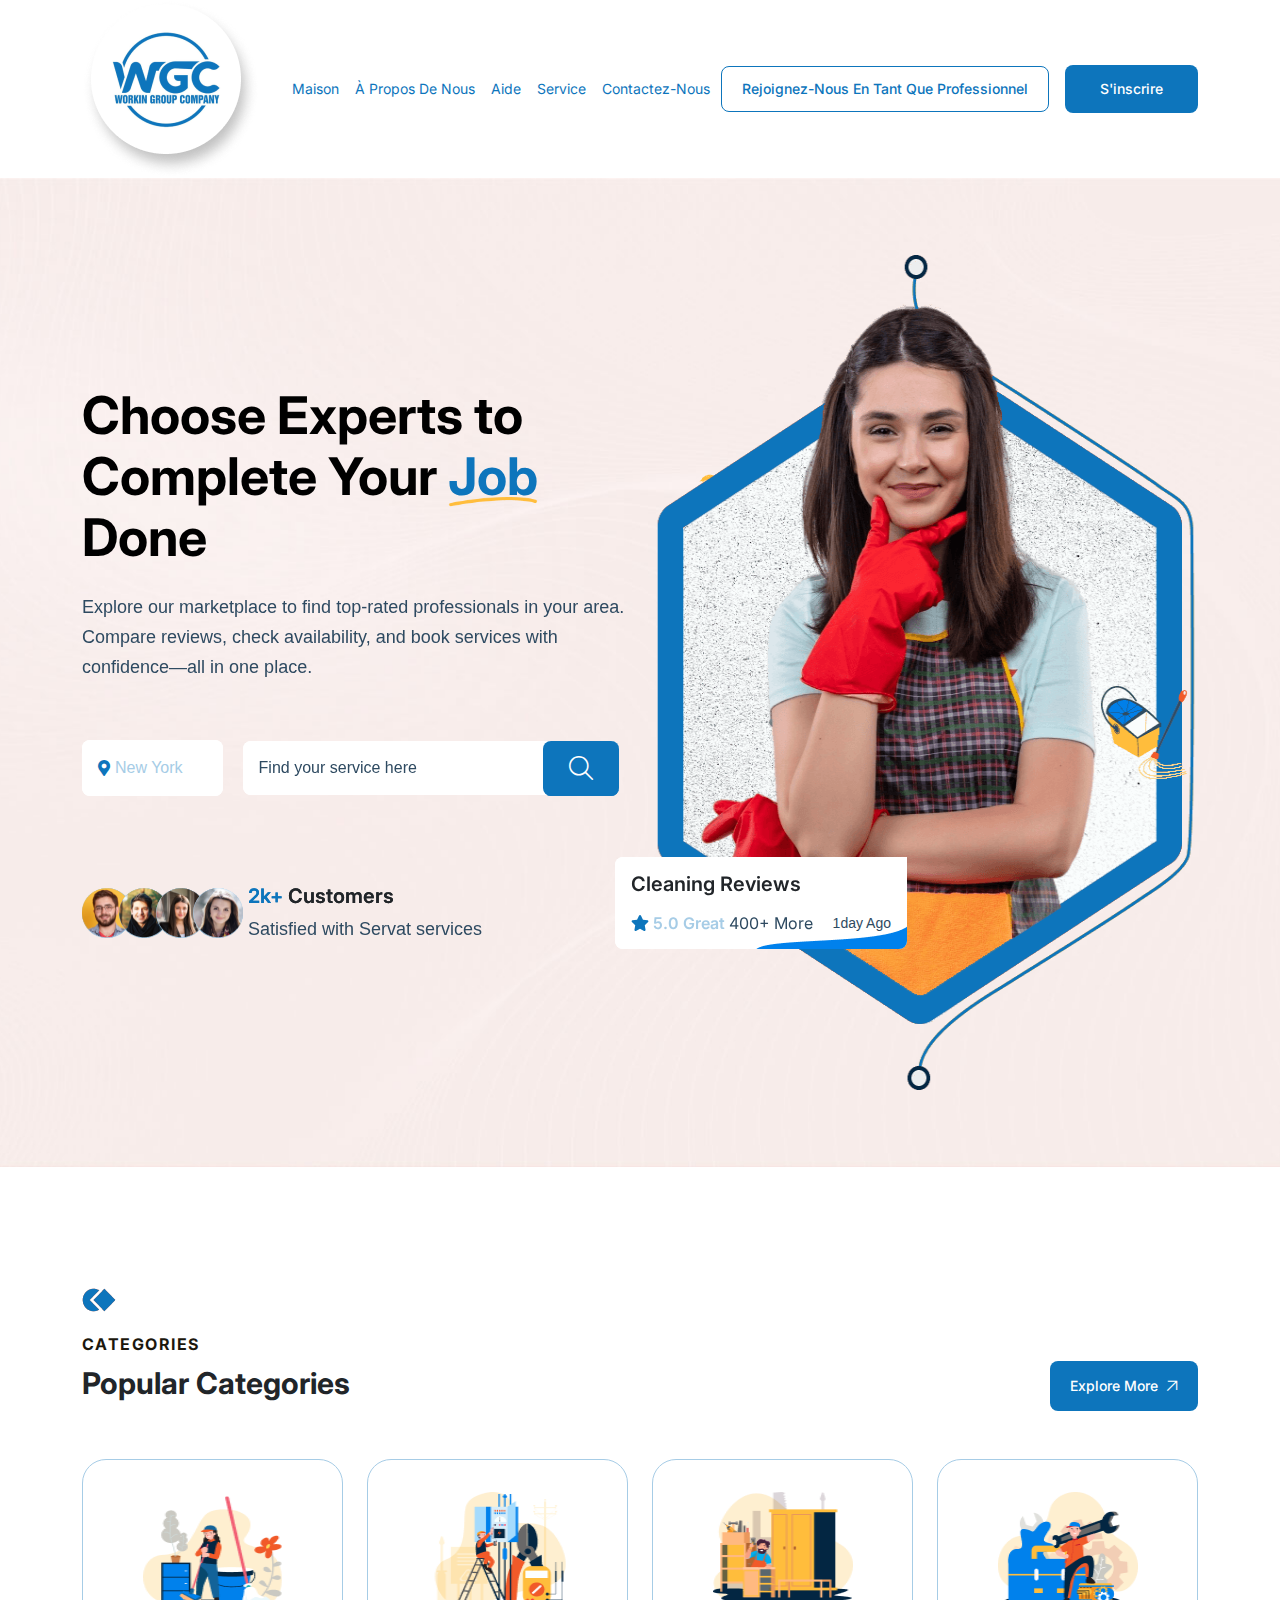
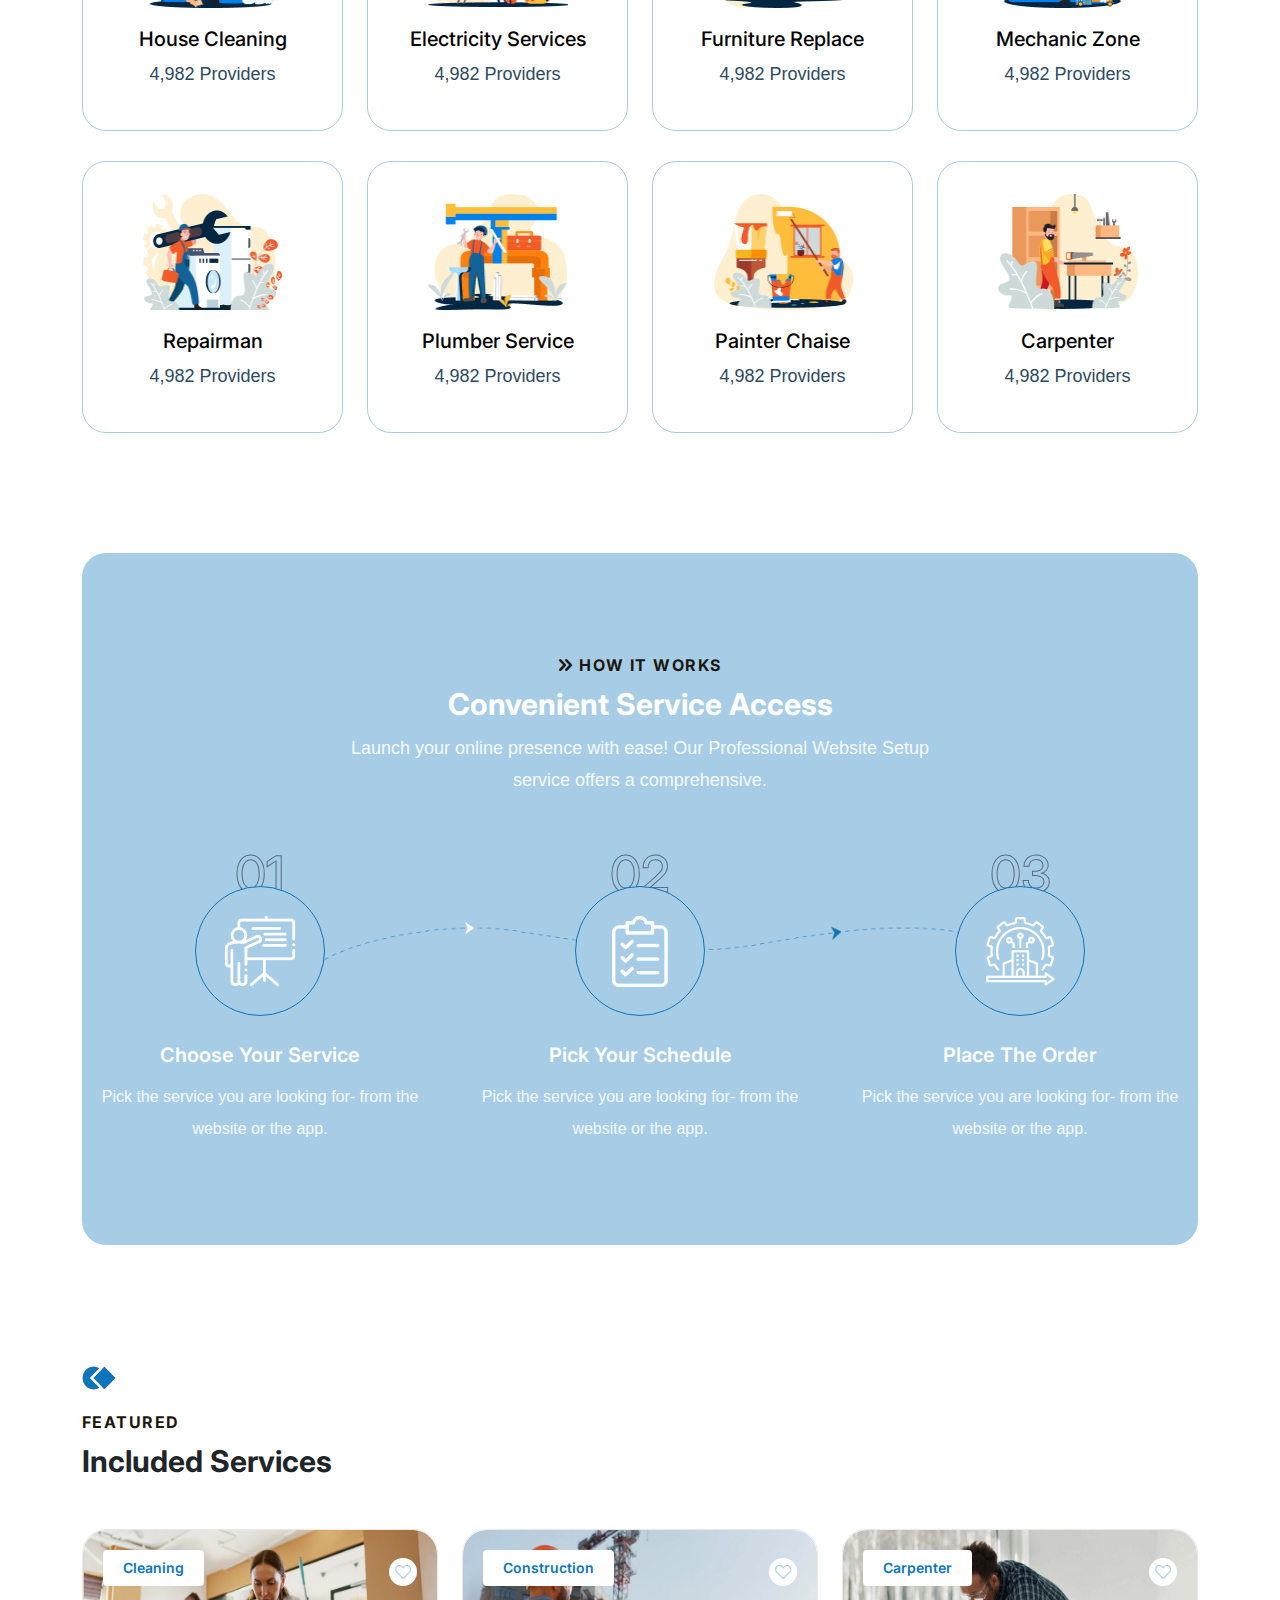
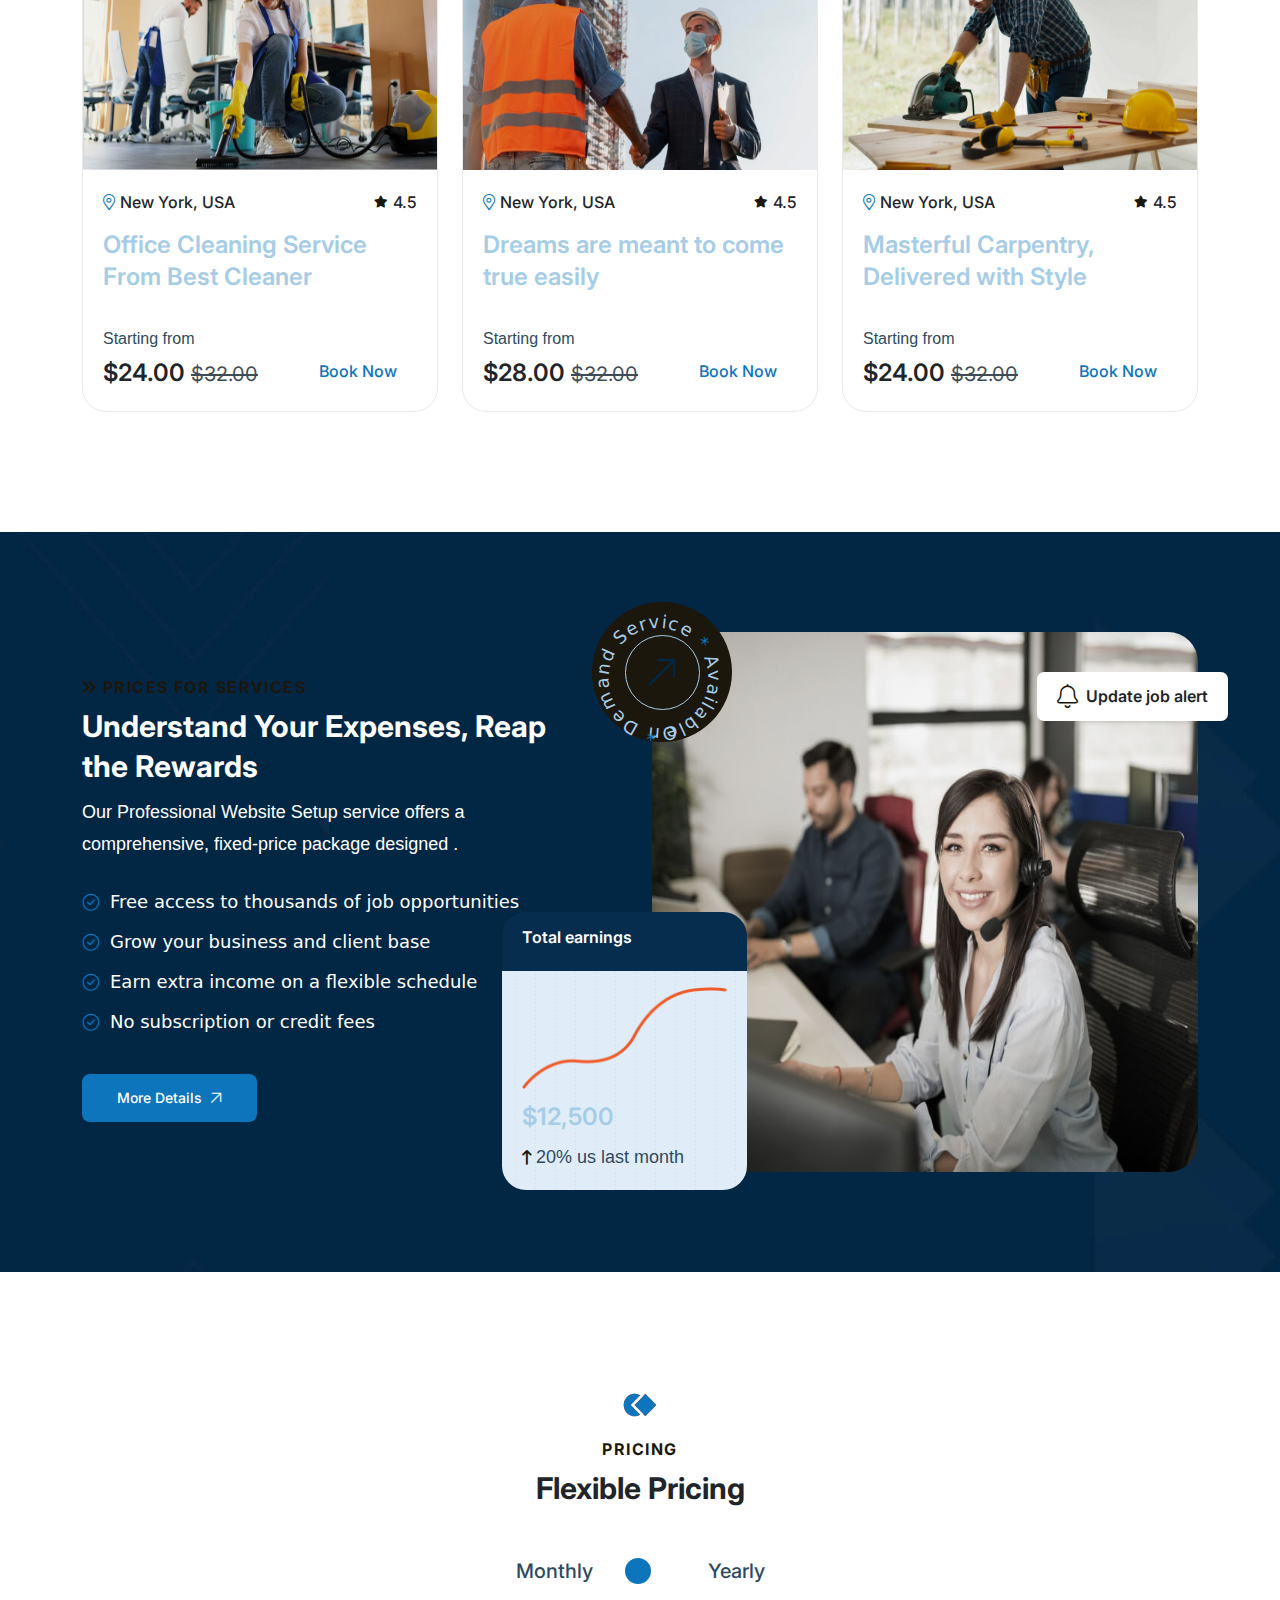
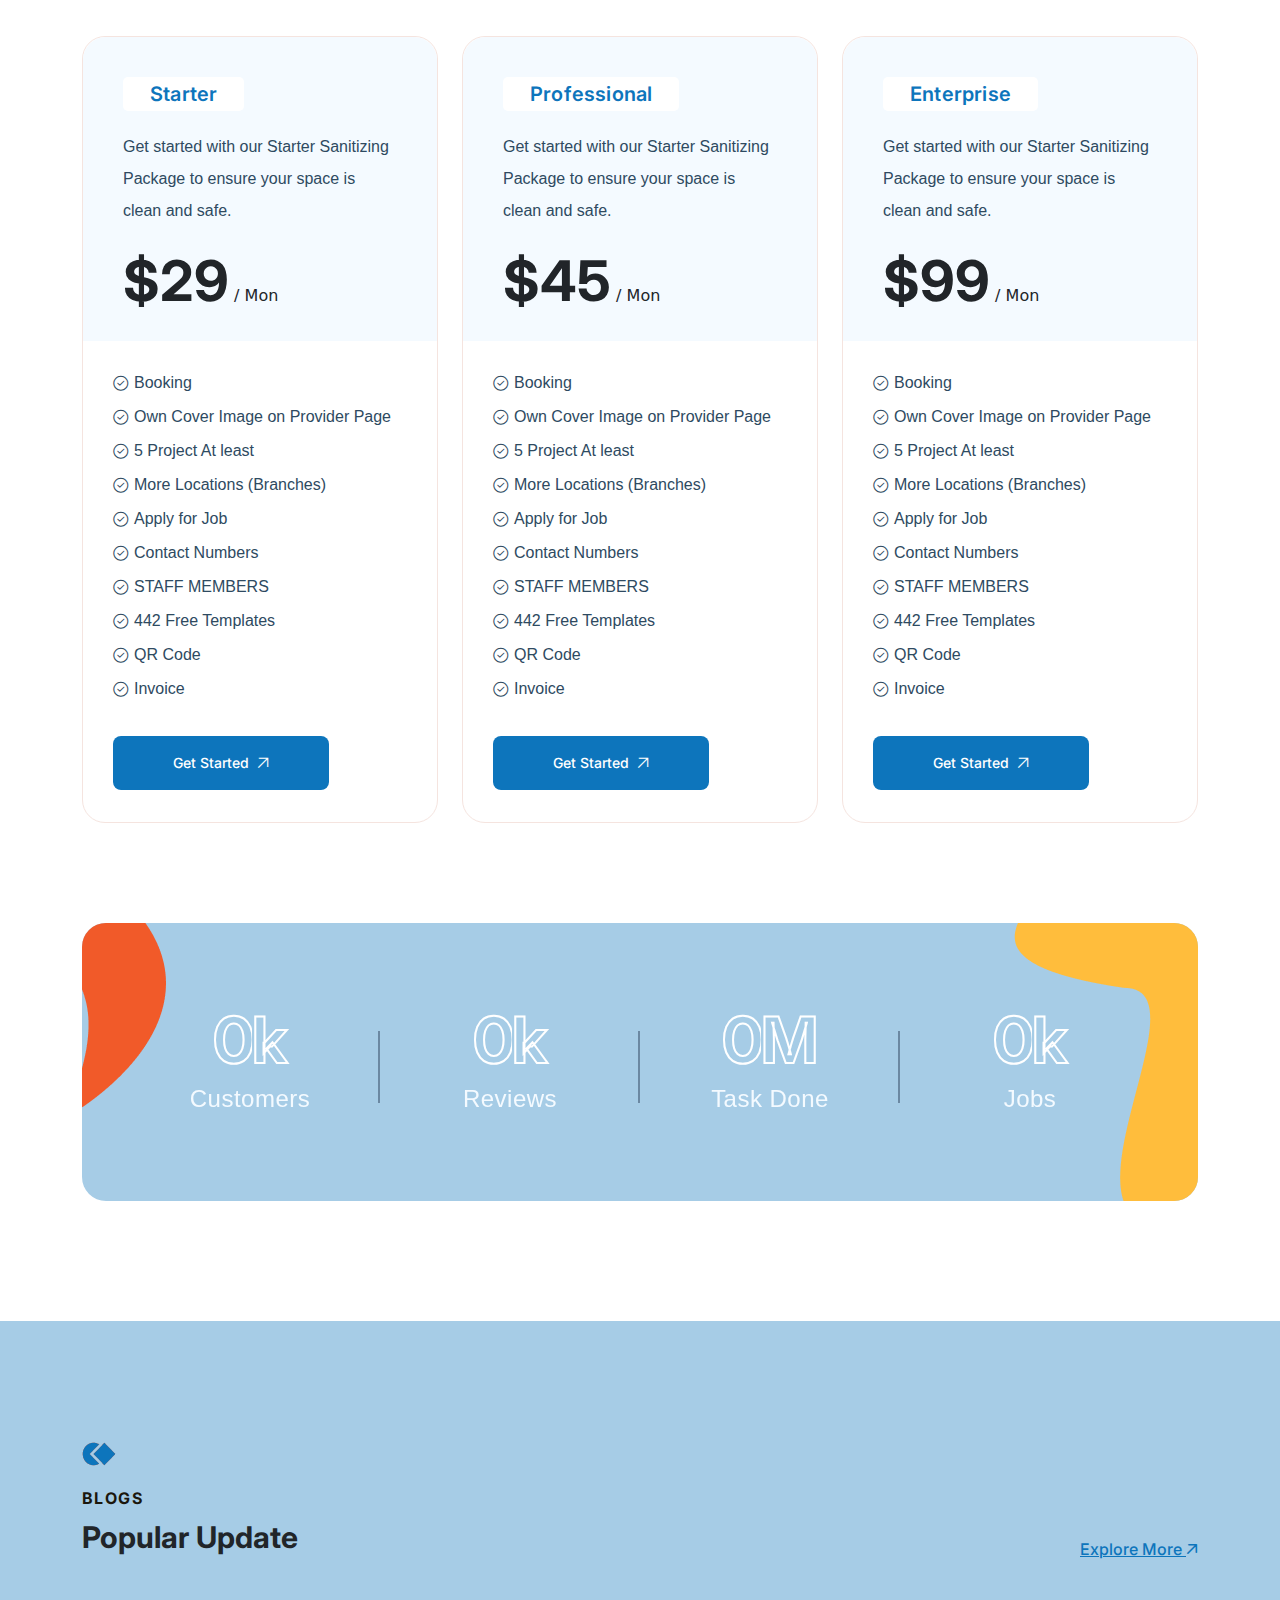
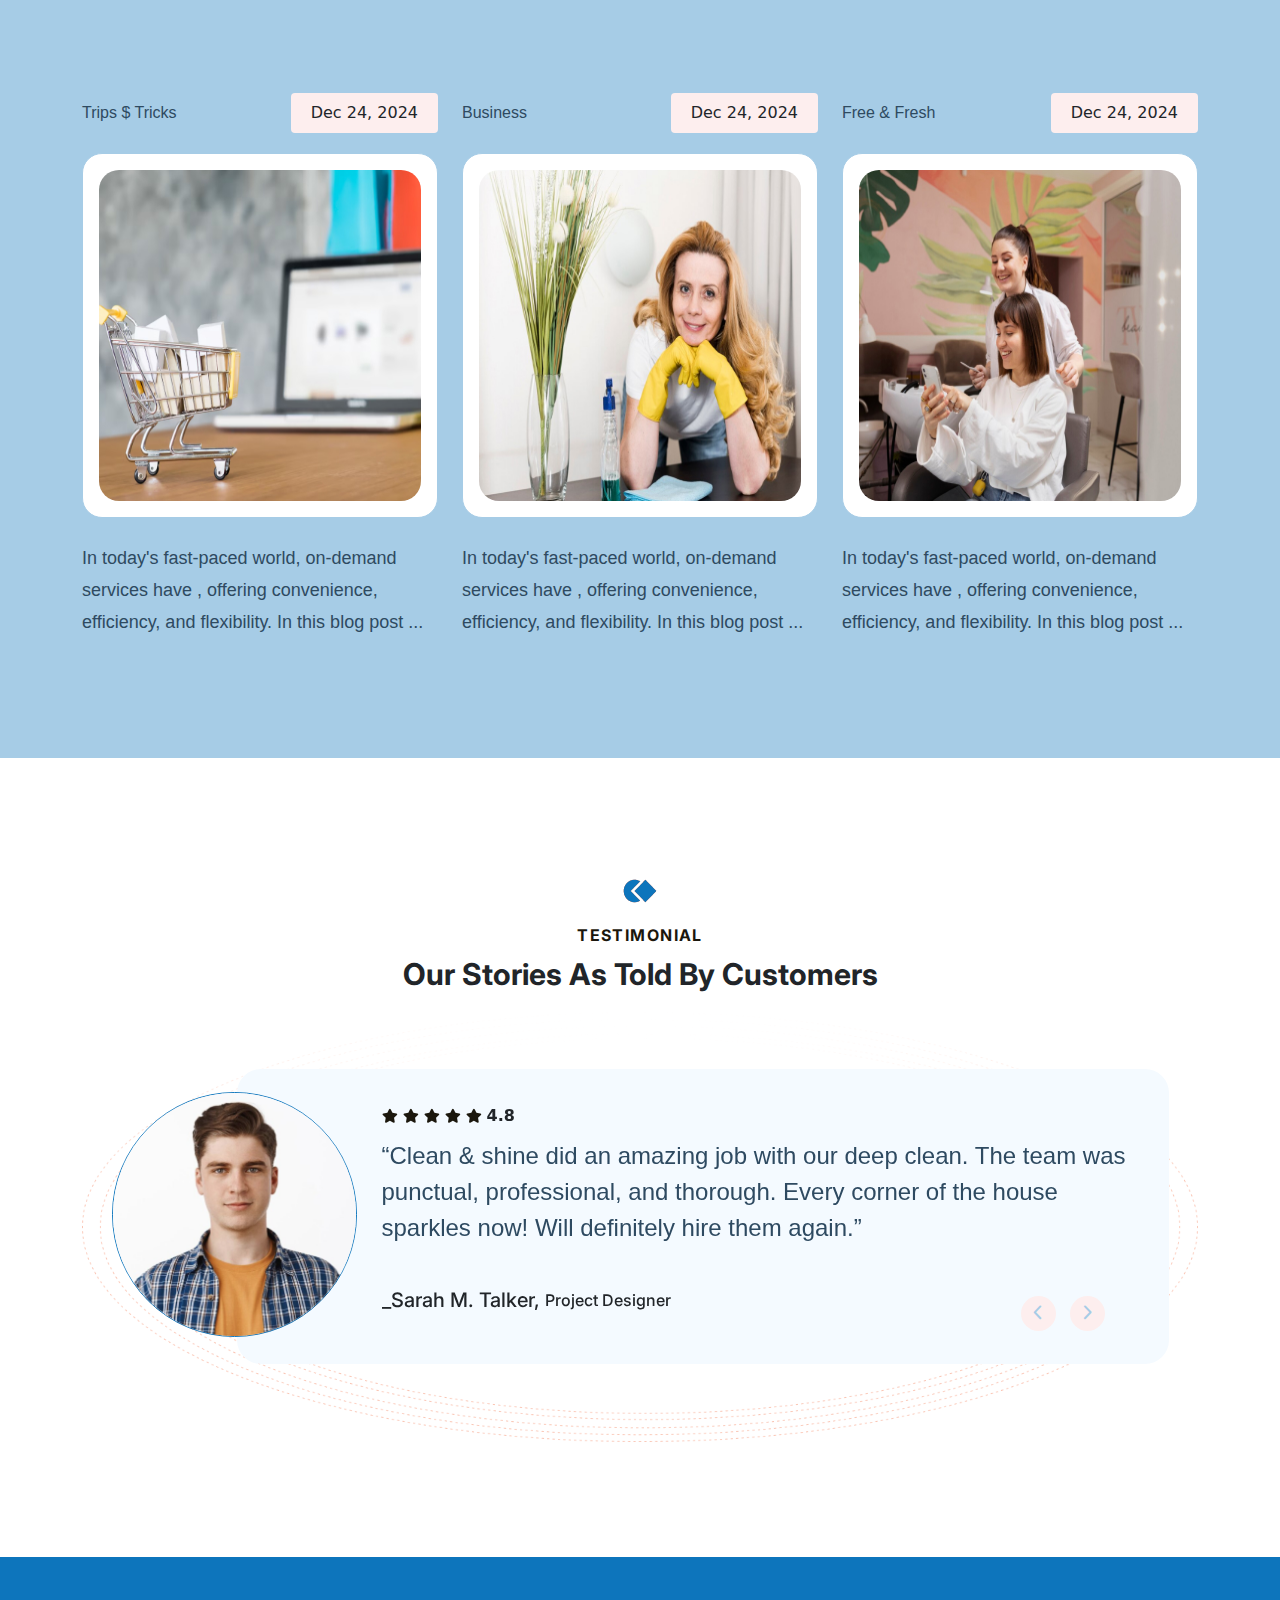
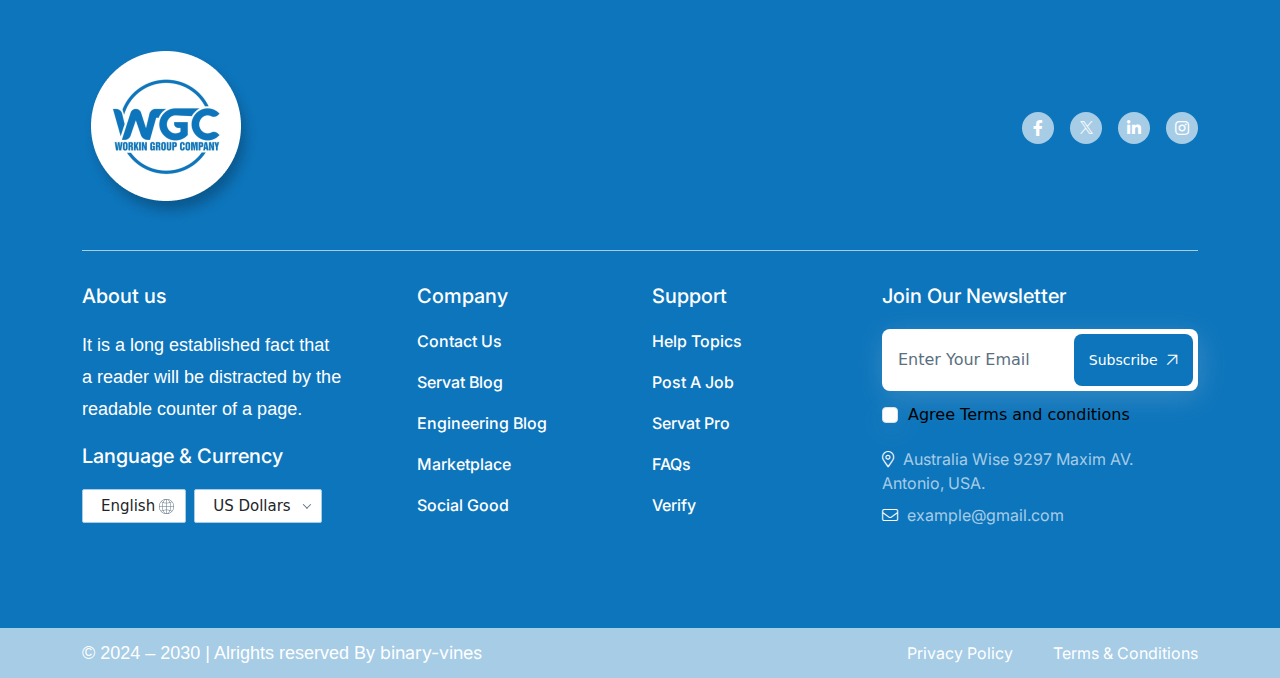
==== commit b0ccaae1: "changes" ====
--- a/index.html
+++ b/index.html
@@ -1,11 +1,11 @@
 <!DOCTYPE html>
 <html lang="en">
 
-<!-- Mirrored from template.binaryvines.com/servat/ by HTTrack Website Copier/3.x [XR&CO'2014], Sat, 05 Oct 2024 06:50:09 GMT -->
+<!-- Mirrored from template.binaryvines.com/servat/index.html by HTTrack Website Copier/3.x [XR&CO'2014], Sat, 05 Oct 2024 06:50:32 GMT -->
 <!-- Added by HTTrack --><meta http-equiv="content-type" content="text/html;charset=utf-8" /><!-- /Added by HTTrack -->
 <head>
 <meta charset="utf-8">
-<title>Servat - Responsive HTML Template</title>
+<title>WGC - Working Group Company</title>
 
 <!-- Stylesheets -->
 <link href="assets/css/style.css" rel="stylesheet">
@@ -23,7 +23,7 @@
     <div class="page-wrapper">
 
         <!-- preloader -->
-        <div class="loader-wrap">
+        <!-- <div class="loader-wrap">
             <div class="preloader">
                 <div class="preloader-close">x</div>
                 <div id="handle-preloader" class="handle-preloader">
@@ -32,14 +32,14 @@
                             <img src="assets/images/loader.gif" alt="loader">
                         </div>
                         <div class="txt-loading">
-                            <span data-text-preloader="s" class="letters-loading">
-                            s
+                            <span data-text-preloader="W" class="letters-loading">
+                            W
                             </span>
-                            <span data-text-preloader="e" class="letters-loading">
-                            e
+                            <span data-text-preloader="G" class="letters-loading">
+                            G
                             </span>
-                            <span data-text-preloader="r" class="letters-loading">
-                            r
+                            <span data-text-preloader="C" class="letters-loading">
+                            C
                             </span>
                             <span data-text-preloader="v" class="letters-loading">
                             v
@@ -54,7 +54,7 @@
                     </div>  
                 </div>
             </div>
-        </div>
+        </div> -->
         <!-- preloader end --> 
 
         <!-- header -->
@@ -75,36 +75,39 @@
                                 <nav class="main-menu navbar-expand-md navbar-light">
                                     <div class="collapse navbar-collapse show clearfix" id="navbarSupportedContent">
                                         <ul class="navigation">
-                                            <li class="dropdown"><a href="javascript:void(0);" class="active">Home</a>
-                                                <ul>
+                                            <li class="dropdown"><a href="index-2.html" class="active">Maison</a>
+                                                <!-- <ul>
                                                     <li><a href="index-2.html" class="active">Home 01</a></li>
                                                     <li><a href="index-3.html">Home 02</a></li>
                                                     <li><a href="index-4.html">Home 03</a></li>
                                                     <li><a href="index-5.html">Home 04</a></li>
-                                                </ul>
+                                                </ul> -->
                                             </li>
-                                            <li><a href="about.html">About Us</a></li>   
+                                            <li><a href="about.html">À propos de nous</a></li>   
+                                            <li><a href="about.html">Aide</a></li>   
+                                              
                                             <li class="dropdown"><a href="javascript:void(0);">Service</a>
                                                 <ul>
                                                     <li><a href="service.html">Service</a></li>
                                                     <li><a href="service-details.html">Service Details</a></li>
                                                 </ul>
                                             </li>
-                                            <li class="dropdown"><a href="javascript:void(0);">Workers</a>
+                                            <li><a href="about.html">Contactez-nous</a></li> 
+                                            <!-- <li class="dropdown"><a href="javascript:void(0);">Workers</a>
                                                 <ul>
                                                     <li><a href="workers.html">Workers</a></li>
                                                     <li><a href="workers-profile.html">Workers Profile</a></li>
                                                     <li><a href="error.html">404</a></li>
                                                 </ul>
-                                            </li>       
+                                            </li>        -->
                                                                                                           
-                                            <li class="dropdown"><a href="javascript:void(0);">Blog</a>
+                                            <!-- <li class="dropdown"><a href="javascript:void(0);">Blog</a>
                                                 <ul>
                                                     <li><a href="blog.html">Blog</a></li>
                                                     <li><a href="blog-details.html">Blog Details</a></li>
                                                 </ul>
-                                            </li>
-                                            <li><a href="contact.html">Contact</a></li>
+                                            </li> -->
+                                            <!-- <li><a href="contact.html">Rejoignez-nous en tant que professionnel</a></li> -->
                                         </ul>
                                     </div>
                                 </nav>
@@ -115,8 +118,8 @@
                                 <a href="tel:+48615579822"><i class="icon-call-2"></i> +48 615 579 822</a>
                             </div>
                             <div class="header-right-btn-area">
-                                <a href="#0" class="btn-1">Sign In</a>                  
-                                <a href="#0" class="btn-1">Sign Up</a>                  
+                                <a href="#0" class="btn-1">Rejoignez-nous en tant que professionnel</a>                  
+                                <a href="#0" class="btn-1">s'inscrire</a>                  
                             </div>
                         </div>
                     </div>
@@ -145,8 +148,8 @@
                                     <a href="tel:+48615579822"><i class="icon-call-2"></i> +48 615 579 822</a>
                                 </div>
                                 <div class="header-right-btn-area">
-                                    <a href="#0" class="btn-1">Sign In</a>                  
-                                    <a href="#0" class="btn-1">Sign Up</a>                  
+                                    <a href="#0" class="btn-1">Rejoignez-nous en tant que professionnel</a>                  
+                                    <a href="#0" class="btn-1">s'inscrire</a>                  
                                 </div>
                             </div>
                         </div>
